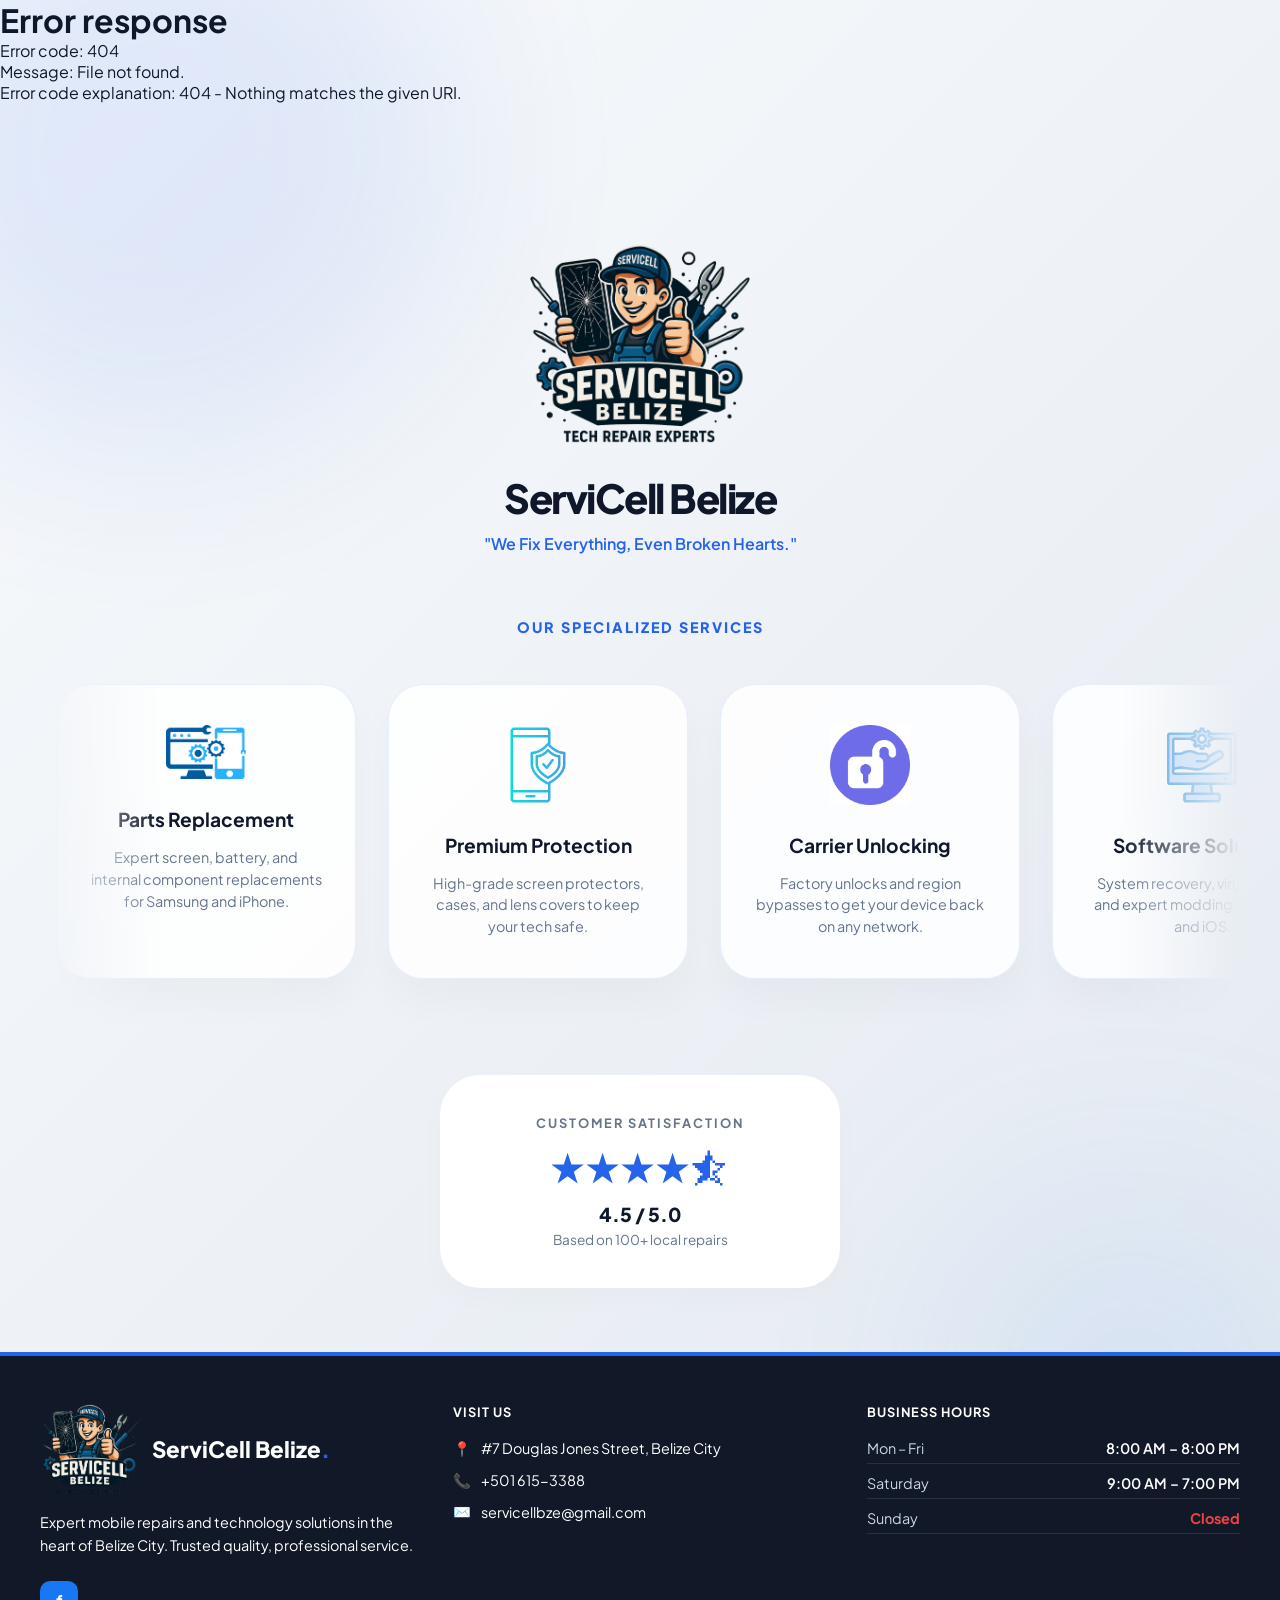
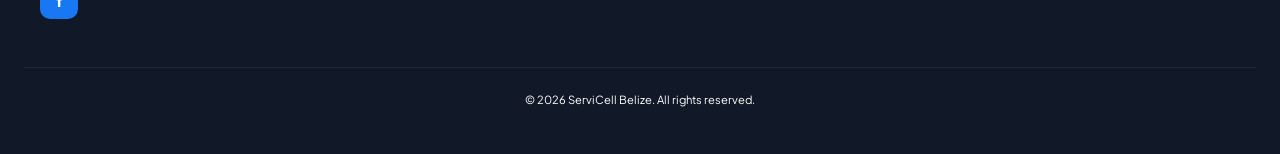
==== index.html @ b741da07 "New 'Tracking' Feature, Theme Overhaul" ====
<!DOCTYPE html>
<html lang="en">

<head>
    <meta charset="UTF-8">
    <meta name="viewport" content="width=device-width, initial-scale=1.0">
    <title>ServiCell | Home</title>
    <link href="https://fonts.googleapis.com/css2?family=Plus+Jakarta+Sans:wght@400;600;700;800&display=swap" rel="stylesheet">
    <link rel="icon" href="favicon.png" type="image/png">
    <link rel="stylesheet" href="css/nav.css">

    <style>
        :root {
            --primary: #2563eb;
            --accent: #3b82f6;
            --bg-gradient: linear-gradient(135deg, #f8fafc 0%, #e2e8f0 100%);
            --glass: rgba(255, 255, 255, 0.85);
            --glass-border: rgba(37, 99, 235, 0.1);
            --text-main: #0f172a;
            --text-dim: #64748b;
        }

        * {
            box-sizing: border-box;
            margin: 0;
            padding: 0;
        }

        body {
            font-family: 'Plus Jakarta Sans', sans-serif;
            background: var(--bg-gradient);
            color: var(--text-main);
            min-height: 100vh;
            overflow-x: hidden;
        }

        /* Animated Background Blobs */
        .bg-blobs {
            position: fixed;
            top: 0;
            left: 0;
            width: 100%;
            height: 100%;
            z-index: -1;
            overflow: hidden;
        }

        .blob {
            position: absolute;
            background: var(--primary);
            filter: blur(100px);
            border-radius: 50%;
            opacity: 0.1;
            animation: move 25s infinite alternate ease-in-out;
        }

        @keyframes move {
            from { transform: translate(-10%, -10%); }
            to { transform: translate(30%, 30%); }
        }

        /* Hero Styling */
        .hero {
            padding-top: 140px;
            text-align: center;
        }

        .hero h1 {
            font-size: 2.5rem;
            font-weight: 800;
            letter-spacing: -1.5px;
            margin-bottom: 0.5rem;
        }

        .hero i {
            color: var(--primary);
            font-style: normal;
            font-weight: 600;
            display: block;
            margin-top: 10px;
        }

        /* Services Section */
        section {
            padding: 4rem 1rem;
            max-width: 1200px;
            margin: 0 auto;
            overflow: hidden;
        }

        .section-title {
            text-align: center;
            margin-bottom: 3rem;
            font-weight: 800;
            text-transform: uppercase;
            letter-spacing: 2px;
            font-size: 0.9rem;
            color: var(--primary);
        }

        /* Optimized Carousel */
        .carousel-container {
            display: flex;
            width: fit-content;
            animation: scroll 30s linear infinite;
        }

        .carousel-container:hover {
            animation-play-state: paused;
        }

        #carousel {
            overflow: hidden;
            mask-image: linear-gradient(to right, transparent, black 10%, black 90%, transparent);
            -webkit-mask-image: linear-gradient(to right, transparent, black 10%, black 90%, transparent);
        }

        @keyframes scroll {
            0% { transform: translateX(0); }
            100% { transform: translateX(-50%); }
        }

        .card {
            flex: 0 0 300px;
            background: var(--glass);
            backdrop-filter: blur(10px);
            -webkit-backdrop-filter: blur(10px);
            padding: 2.5rem 2rem;
            margin-right: 2rem;
            border-radius: 35px;
            border: 1px solid var(--glass-border);
            text-align: center;
            transition: 0.4s cubic-bezier(0.175, 0.885, 0.32, 1.275);
            box-shadow: 0 20px 40px rgba(0, 0, 0, 0.03);
        }

        .card:hover {
            transform: translateY(-10px) scale(1.02);
            border-color: var(--primary);
            box-shadow: 0 30px 60px rgba(37, 99, 235, 0.1);
        }

        .card-image { width: 80px; margin-bottom: 1.5rem; }
        .card h3 { font-size: 1.2rem; margin-bottom: 1rem; }
        .card p { font-size: 0.9rem; color: var(--text-dim); line-height: 1.5; }

        /* Rating Section */
        .rating-box {
            background: white;
            margin: 2rem auto;
            max-width: 400px;
            padding: 2.5rem;
            border-radius: 40px;
            box-shadow: 0 10px 30px rgba(0, 0, 0, 0.02);
            text-align: center;
        }

        /* Footer Optimization */
        footer {
            background: #111827;
            padding: 3rem 1.5rem;
            color: #ffffff;
            border-top: 4px solid var(--primary);
            margin-top: 4rem;
        }

        .footer-grid {
            max-width: 1200px;
            margin: 0 auto;
            display: grid;
            grid-template-columns: repeat(auto-fit, minmax(280px, 1fr));
            gap: 2.5rem;
        }

        .footer-bottom {
            margin-top: 3rem;
            padding-top: 1.5rem;
            border-top: 1px solid rgba(255,255,255,0.05);
            font-size: 0.7rem;
            text-align: center;
        }

        .contact-item { margin-bottom: 0.8rem; display: flex; align-items: center; gap: 10px; font-size: 0.9rem; }
        .hour-row { display: flex; justify-content: space-between; margin-bottom: 0.6rem; border-bottom: 1px solid rgba(255,255,255,0.1); padding-bottom: 0.4rem; font-size: 0.9rem; color: #cbd5e1; }

        /* Animations */
        .fade-in-entry {
            opacity: 0;
            animation: fadeInPage 0.8s ease-out forwards;
        }

        @keyframes fadeInPage {
            from { opacity: 0; transform: translateY(15px); }
            to { opacity: 1; transform: translateY(0); }
        }

        @media (max-width: 768px) {
            .hero h1 { font-size: 2rem; }
            .footer-grid { text-align: center; }
            .contact-item, .brand-wrapper { justify-content: center; }
            .carousel-container { animation: scroll 20s linear infinite; }
        }
    </style>

    <script>
        async function loadNav() {
            try {
                const res = await fetch('components/nav.html');
                const data = await res.text();
                document.getElementById('nav-placeholder').innerHTML = data;
                
                const currentPath = window.location.pathname;
                document.querySelectorAll('.nav-btn').forEach(link => {
                    if (currentPath.includes(link.getAttribute('href'))) {
                        link.classList.add('active');
                    }
                });
            } catch (err) {
                console.error("Error loading navigation:", err);
            }
        }

        function toggleMenu() {
            const menu = document.getElementById('navLinks');
            const burger = document.querySelector('.hamburger');
            if (menu && burger) {
                menu.classList.toggle('active');
                burger.classList.toggle('active');
            }
        }

        document.addEventListener('DOMContentLoaded', () => {
            loadNav();
            // Duplicate cards for infinite loop
            const container = document.querySelector('.carousel-container');
            container.innerHTML += container.innerHTML;
        });
    </script>
</head>

<body class="fade-in-entry">
    <div class="bg-blobs">
        <div class="blob" style="width: 600px; height: 600px; top: -150px; left: -150px;"></div>
        <div class="blob" style="width: 400px; height: 400px; bottom: 10%; right: -50px; background: #60a5fa;"></div>
    </div>

    <div id="nav-placeholder"></div>

    <div class="hero">
        <img src="logo.png" alt="ServiCell Logo" style="width: 220px; margin-bottom: 1.5rem;">
        <h1>ServiCell Belize</h1>
        <i>"We Fix Everything, Even Broken Hearts."</i>
    </div>

    <section id="carousel">
        <h2 class="section-title">Our Specialized Services</h2>
        <div class="carousel-container">
            <div class="card">
                <img src="device-repair.png" alt="Phone Repair" class="card-image">
                <h3>Parts Replacement</h3>
                <p>Expert screen, battery, and internal component replacements for Samsung and iPhone.</p>
            </div>
            <div class="card">
                <img src="accessory.png" alt="Accessory" class="card-image">
                <h3>Premium Protection</h3>
                <p>High-grade screen protectors, cases, and lens covers to keep your tech safe.</p>
            </div>
            <div class="card">
                <img src="device-unlocking.png" alt="Device Unlocking" class="card-image">
                <h3>Carrier Unlocking</h3>
                <p>Factory unlocks and region bypasses to get your device back on any network.</p>
            </div>
            <div class="card">
                <img src="software-support.png" alt="Software Support" class="card-image">
                <h3>Software Solutions</h3>
                <p>System recovery, virus removal, and expert modding for Android and iOS.</p>
            </div>
        </div>
    </section>

    <div class="rating-box">
        <h2 style="font-size: 0.8rem; letter-spacing: 2px; color: var(--text-dim); text-transform: uppercase;">Customer Satisfaction</h2>
        <p style="font-size: 2.5rem; color: var(--primary); margin: 10px 0;">★★★★⯪</p>
        <p style="font-weight: 800; font-size: 1.2rem;">4.5 / 5.0</p>
        <p style="color: var(--text-dim); font-size: 0.85rem; margin-top: 5px;">Based on 100+ local repairs</p>
    </div>

    <footer>
        <div class="footer-grid">
            <div>
                <div class="brand-wrapper" style="display: flex; align-items: center; gap: 12px; margin-bottom: 1rem;">
                    <img src="logo.png" alt="ServiCell Logo" style="width: 100px; height: auto;">
                    <h3 style="color: white; font-size: 1.4rem; font-weight: 800; margin: 0;">ServiCell Belize<span style="color: var(--primary);">.</span></h3>
                </div>
                <p style="line-height: 1.6; font-size: 0.9rem; margin-bottom: 1.5rem;">
                    Expert mobile repairs and technology solutions in the heart of Belize City. Trusted quality, professional service.
                </p>
                <div class="social-links" style="display: flex; gap: 15px;">
                    <a href="https://www.google.com/url?sa=t&rct=j&q=&esrc=s&source=web&cd=&cad=rja&uact=8&ved=2ahUKEwi36tPko9OTAxXyRTABHct7DkYQ9zB6BAgzEAM&url=https%3A%2F%2Fwww.facebook.com%2Fp%2FServiCell-Belize-100064104937587%2F&usg=AOvVaw388yu94E2jtWFun1sjkQa9&opi=89978449" style="background: #1877f2; color: white; width: 38px; height: 38px; border-radius: 10px; display: flex; align-items: center; justify-content: center; font-weight: 900; transition: 0.3s; text-decoration: none;">f</a>
                </div>
            </div>

            <div>
                <h4 style="color: white; font-weight: 700; margin-bottom: 1.2rem; text-transform: uppercase; font-size: 0.8rem; letter-spacing: 1px;">Visit Us</h4>
                <p class="contact-item"><span style="color: var(--primary);">📍</span> #7 Douglas Jones Street, Belize City</p>
                <p class="contact-item"><span style="color: var(--primary);">📞</span> +501 615-3388</p>
                <p class="contact-item"><span style="color: var(--primary);">✉️</span> servicellbze@gmail.com</p>
            </div>

            <div>
                <h4 style="color: white; font-weight: 700; margin-bottom: 1.2rem; text-transform: uppercase; font-size: 0.8rem; letter-spacing: 1px;">Business Hours</h4>
                <div class="hour-row"><span>Mon – Fri</span><span style="color: white; font-weight: 600;">8:00 AM – 8:00 PM</span></div>
                <div class="hour-row"><span>Saturday</span><span style="color: white; font-weight: 600;">9:00 AM – 7:00 PM</span></div>
                <div class="hour-row"><span>Sunday</span><span style="color: #ef4444; font-weight: 700;">Closed</span></div>
            </div>
        </div>
        <div class="footer-bottom">
            <p>© 2026 ServiCell Belize. All rights reserved.</p>
        </div>
    </footer>
</body>
</html>
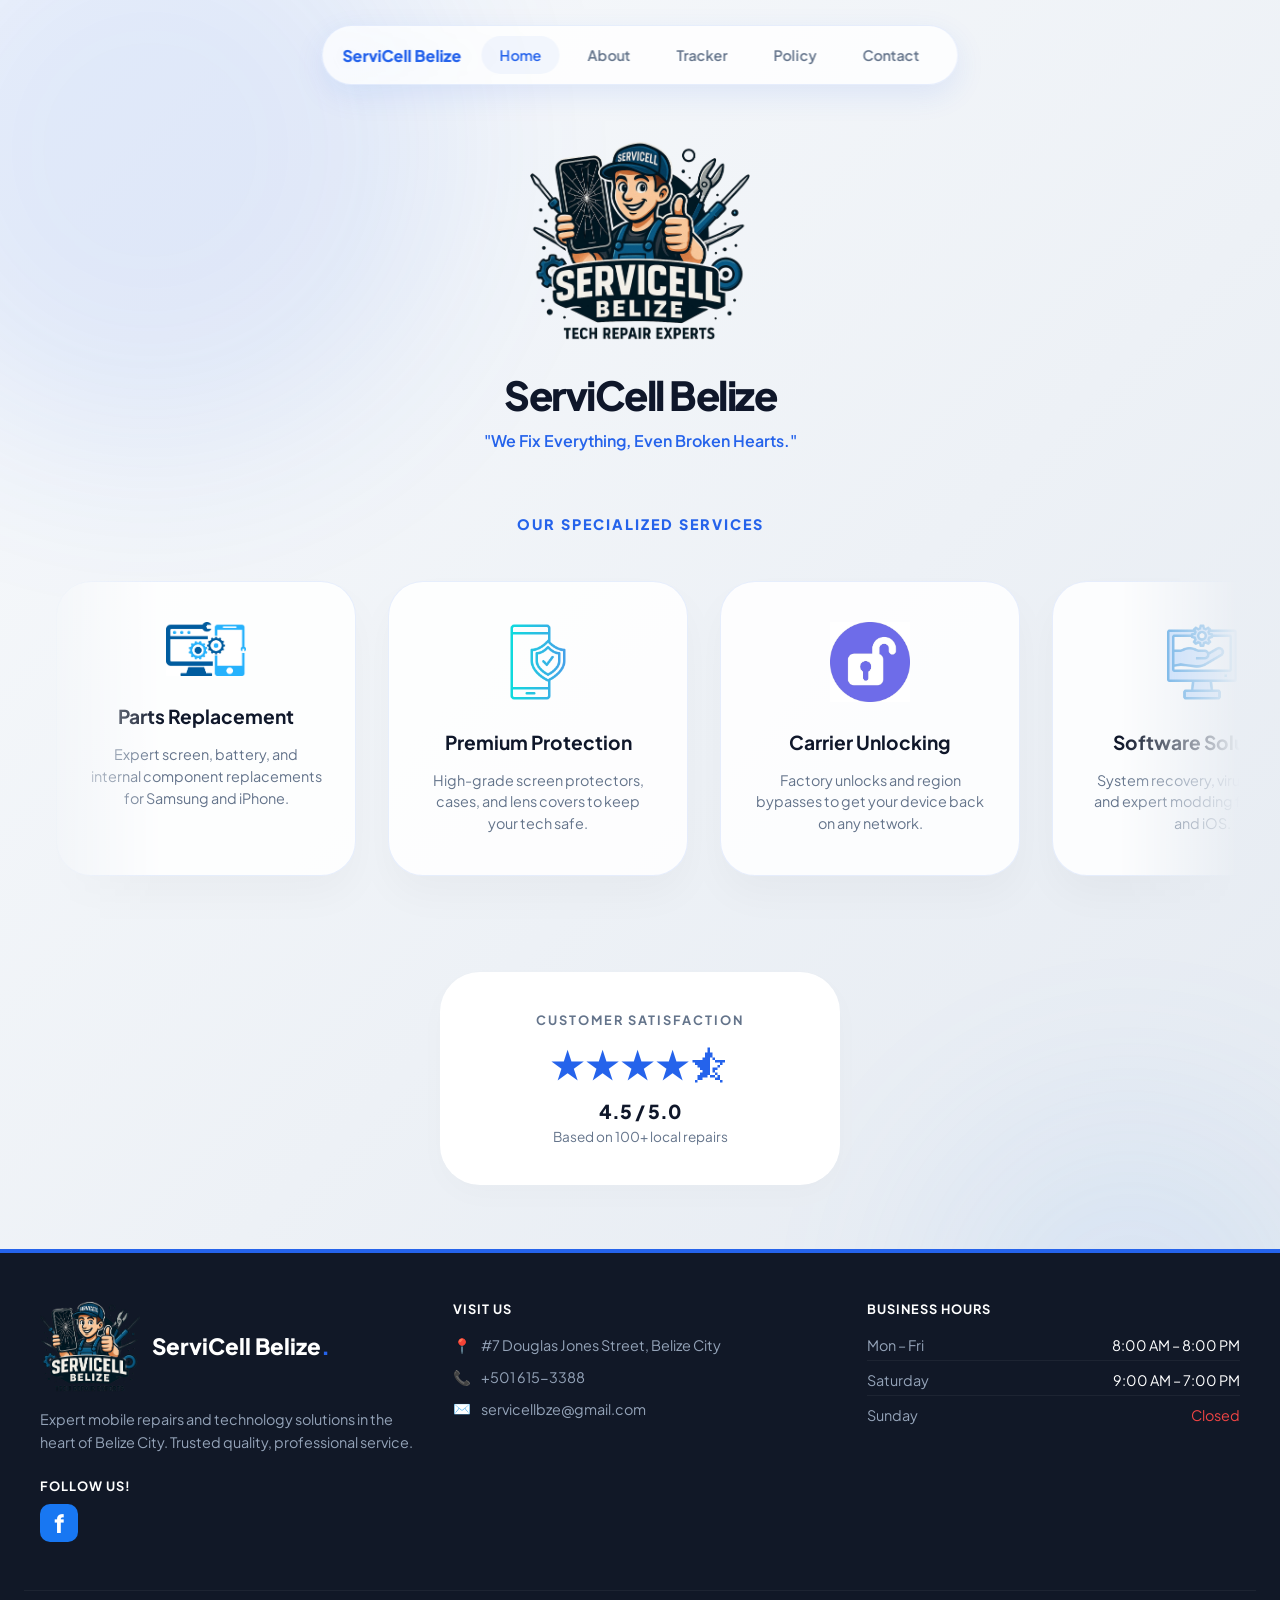
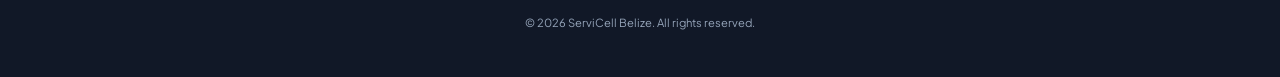
==== commit ba6af302: "More QOL Changes" ====
--- a/index.html
+++ b/index.html
@@ -5,7 +5,8 @@
     <meta charset="UTF-8">
     <meta name="viewport" content="width=device-width, initial-scale=1.0">
     <title>ServiCell | Home</title>
-    <link href="https://fonts.googleapis.com/css2?family=Plus+Jakarta+Sans:wght@400;600;700;800&display=swap" rel="stylesheet">
+    <link href="https://fonts.googleapis.com/css2?family=Plus+Jakarta+Sans:wght@400;600;700;800&display=swap"
+        rel="stylesheet">
     <link rel="icon" href="favicon.png" type="image/png">
     <link rel="stylesheet" href="css/nav.css">
 
@@ -55,8 +56,13 @@
         }
 
         @keyframes move {
-            from { transform: translate(-10%, -10%); }
-            to { transform: translate(30%, 30%); }
+            from {
+                transform: translate(-10%, -10%);
+            }
+
+            to {
+                transform: translate(30%, 30%);
+            }
         }
 
         /* Hero Styling */
@@ -116,8 +122,13 @@
         }
 
         @keyframes scroll {
-            0% { transform: translateX(0); }
-            100% { transform: translateX(-50%); }
+            0% {
+                transform: translateX(0);
+            }
+
+            100% {
+                transform: translateX(-50%);
+            }
         }
 
         .card {
@@ -140,9 +151,21 @@
             box-shadow: 0 30px 60px rgba(37, 99, 235, 0.1);
         }
 
-        .card-image { width: 80px; margin-bottom: 1.5rem; }
-        .card h3 { font-size: 1.2rem; margin-bottom: 1rem; }
-        .card p { font-size: 0.9rem; color: var(--text-dim); line-height: 1.5; }
+        .card-image {
+            width: 80px;
+            margin-bottom: 1.5rem;
+        }
+
+        .card h3 {
+            font-size: 1.2rem;
+            margin-bottom: 1rem;
+        }
+
+        .card p {
+            font-size: 0.9rem;
+            color: var(--text-dim);
+            line-height: 1.5;
+        }
 
         /* Rating Section */
         .rating-box {
@@ -175,13 +198,28 @@
         .footer-bottom {
             margin-top: 3rem;
             padding-top: 1.5rem;
-            border-top: 1px solid rgba(255,255,255,0.05);
+            border-top: 1px solid rgba(255, 255, 255, 0.05);
             font-size: 0.7rem;
             text-align: center;
         }
 
-        .contact-item { margin-bottom: 0.8rem; display: flex; align-items: center; gap: 10px; font-size: 0.9rem; }
-        .hour-row { display: flex; justify-content: space-between; margin-bottom: 0.6rem; border-bottom: 1px solid rgba(255,255,255,0.1); padding-bottom: 0.4rem; font-size: 0.9rem; color: #cbd5e1; }
+        .contact-item {
+            margin-bottom: 0.8rem;
+            display: flex;
+            align-items: center;
+            gap: 10px;
+            font-size: 0.9rem;
+        }
+
+        .hour-row {
+            display: flex;
+            justify-content: space-between;
+            margin-bottom: 0.6rem;
+            border-bottom: 1px solid rgba(255, 255, 255, 0.1);
+            padding-bottom: 0.4rem;
+            font-size: 0.9rem;
+            color: #cbd5e1;
+        }
 
         /* Animations */
         .fade-in-entry {
@@ -190,15 +228,34 @@
         }
 
         @keyframes fadeInPage {
-            from { opacity: 0; transform: translateY(15px); }
-            to { opacity: 1; transform: translateY(0); }
+            from {
+                opacity: 0;
+                transform: translateY(15px);
+            }
+
+            to {
+                opacity: 1;
+                transform: translateY(0);
+            }
         }
 
         @media (max-width: 768px) {
-            .hero h1 { font-size: 2rem; }
-            .footer-grid { text-align: center; }
-            .contact-item, .brand-wrapper { justify-content: center; }
-            .carousel-container { animation: scroll 20s linear infinite; }
+            .hero h1 {
+                font-size: 2rem;
+            }
+
+            .footer-grid {
+                text-align: center;
+            }
+
+            .contact-item,
+            .brand-wrapper {
+                justify-content: center;
+            }
+
+            .carousel-container {
+                animation: scroll 20s linear infinite;
+            }
         }
     </style>
 
@@ -208,7 +265,7 @@
                 const res = await fetch('components/nav.html');
                 const data = await res.text();
                 document.getElementById('nav-placeholder').innerHTML = data;
-                
+
                 const currentPath = window.location.pathname;
                 document.querySelectorAll('.nav-btn').forEach(link => {
                     if (currentPath.includes(link.getAttribute('href'))) {
@@ -279,44 +336,108 @@
     </section>
 
     <div class="rating-box">
-        <h2 style="font-size: 0.8rem; letter-spacing: 2px; color: var(--text-dim); text-transform: uppercase;">Customer Satisfaction</h2>
+        <h2 style="font-size: 0.8rem; letter-spacing: 2px; color: var(--text-dim); text-transform: uppercase;">Customer
+            Satisfaction</h2>
         <p style="font-size: 2.5rem; color: var(--primary); margin: 10px 0;">★★★★⯪</p>
         <p style="font-weight: 800; font-size: 1.2rem;">4.5 / 5.0</p>
         <p style="color: var(--text-dim); font-size: 0.85rem; margin-top: 5px;">Based on 100+ local repairs</p>
     </div>
 
-    <footer>
+    <footer style="background: #111827; padding: 3rem 1.5rem; color: #94a3b8; border-top: 4px solid var(--primary);">
+        <style>
+            .footer-grid {
+                max-width: 1200px;
+                margin: 0 auto;
+                display: grid;
+                grid-template-columns: repeat(auto-fit, minmax(280px, 1fr));
+                gap: 2.5rem;
+            }
+
+            @media (max-width: 600px) {
+                .footer-grid {
+                    grid-template-columns: 1fr;
+                    text-align: center;
+                }
+
+                .brand-wrapper,
+                .contact-item {
+                    justify-content: center !important;
+                }
+
+                .social-links {
+                    justify-content: center;
+                }
+            }
+        </style>
+
         <div class="footer-grid">
             <div>
                 <div class="brand-wrapper" style="display: flex; align-items: center; gap: 12px; margin-bottom: 1rem;">
                     <img src="logo.png" alt="ServiCell Logo" style="width: 100px; height: auto;">
-                    <h3 style="color: white; font-size: 1.4rem; font-weight: 800; margin: 0;">ServiCell Belize<span style="color: var(--primary);">.</span></h3>
+                    <h3 style="color: white; font-size: 1.4rem; font-weight: 800; margin: 0;">ServiCell Belize<span
+                            style="color: var(--primary);">.</span></h3>
                 </div>
                 <p style="line-height: 1.6; font-size: 0.9rem; margin-bottom: 1.5rem;">
-                    Expert mobile repairs and technology solutions in the heart of Belize City. Trusted quality, professional service.
+                    Expert mobile repairs and technology solutions in the heart of Belize City. Trusted quality,
+                    professional service.
                 </p>
-                <div class="social-links" style="display: flex; gap: 15px;">
-                    <a href="https://www.google.com/url?sa=t&rct=j&q=&esrc=s&source=web&cd=&cad=rja&uact=8&ved=2ahUKEwi36tPko9OTAxXyRTABHct7DkYQ9zB6BAgzEAM&url=https%3A%2F%2Fwww.facebook.com%2Fp%2FServiCell-Belize-100064104937587%2F&usg=AOvVaw388yu94E2jtWFun1sjkQa9&opi=89978449" style="background: #1877f2; color: white; width: 38px; height: 38px; border-radius: 10px; display: flex; align-items: center; justify-content: center; font-weight: 900; transition: 0.3s; text-decoration: none;">f</a>
+
+                <div class="social-container" style="display: flex; flex-direction: column; gap: 10px;">
+                    <span
+                        style="color: white; font-size: 0.8rem; font-weight: 700; text-transform: uppercase; letter-spacing: 1px;">Follow
+                        Us!</span>
+                    <div class="social-links" style="display: flex; gap: 15px;">
+                        <a href="https://www.facebook.com/ServiCell-Belize-100064104937587/" target="_blank"
+                            style="background: #1877f2; color: white; font-size: 25px; width: 38px; height: 38px; border-radius: 10px; display: flex; align-items: center; justify-content: center; text-decoration: none; font-weight: 900; transition: 0.3s;"
+                            onmouseover="this.style.transform='scale(1.1)'"
+                            onmouseout="this.style.transform='scale(1)'">f</a>
+                    </div>
                 </div>
             </div>
 
             <div>
-                <h4 style="color: white; font-weight: 700; margin-bottom: 1.2rem; text-transform: uppercase; font-size: 0.8rem; letter-spacing: 1px;">Visit Us</h4>
-                <p class="contact-item"><span style="color: var(--primary);">📍</span> #7 Douglas Jones Street, Belize City</p>
-                <p class="contact-item"><span style="color: var(--primary);">📞</span> +501 615-3388</p>
-                <p class="contact-item"><span style="color: var(--primary);">✉️</span> servicellbze@gmail.com</p>
+                <h4
+                    style="color: white; font-weight: 700; margin-bottom: 1.2rem; text-transform: uppercase; font-size: 0.8rem; letter-spacing: 1px;">
+                    Visit Us</h4>
+                <p class="contact-item"
+                    style="margin-bottom: 0.8rem; display: flex; align-items: center; gap: 10px; font-size: 0.9rem;">
+                    <span style="color: var(--primary);">📍</span> #7 Douglas Jones Street, Belize City
+                </p>
+                <p class="contact-item"
+                    style="margin-bottom: 0.8rem; display: flex; align-items: center; gap: 10px; font-size: 0.9rem;">
+                    <span style="color: var(--primary);">📞</span> +501 615-3388
+                </p>
+                <p class="contact-item" style="display: flex; align-items: center; gap: 10px; font-size: 0.9rem;">
+                    <span style="color: var(--primary);">✉️</span> servicellbze@gmail.com
+                </p>
             </div>
 
             <div>
-                <h4 style="color: white; font-weight: 700; margin-bottom: 1.2rem; text-transform: uppercase; font-size: 0.8rem; letter-spacing: 1px;">Business Hours</h4>
-                <div class="hour-row"><span>Mon – Fri</span><span style="color: white; font-weight: 600;">8:00 AM – 8:00 PM</span></div>
-                <div class="hour-row"><span>Saturday</span><span style="color: white; font-weight: 600;">9:00 AM – 7:00 PM</span></div>
-                <div class="hour-row"><span>Sunday</span><span style="color: #ef4444; font-weight: 700;">Closed</span></div>
+                <h4
+                    style="color: white; font-weight: 700; margin-bottom: 1.2rem; text-transform: uppercase; font-size: 0.8rem; letter-spacing: 1px;">
+                    Business Hours</h4>
+                <div
+                    style="display: flex; justify-content: space-between; margin-bottom: 0.6rem; border-bottom: 1px solid rgba(255,255,255,0.05); padding-bottom: 0.4rem; font-size: 0.9rem;">
+                    <span>Mon – Fri</span>
+                    <span style="color: white;">8:00 AM – 8:00 PM</span>
+                </div>
+                <div
+                    style="display: flex; justify-content: space-between; margin-bottom: 0.6rem; border-bottom: 1px solid rgba(255,255,255,0.05); padding-bottom: 0.4rem; font-size: 0.9rem;">
+                    <span>Saturday</span>
+                    <span style="color: white;">9:00 AM – 7:00 PM</span>
+                </div>
+                <div style="display: flex; justify-content: space-between; font-size: 0.9rem;">
+                    <span>Sunday</span>
+                    <span style="color: #ef4444;">Closed</span>
+                </div>
             </div>
         </div>
-        <div class="footer-bottom">
+
+        <div
+            style="margin-top: 3rem; padding-top: 1.5rem; border-top: 1px solid rgba(255,255,255,0.05); font-size: 0.7rem; text-align: center;">
             <p>© 2026 ServiCell Belize. All rights reserved.</p>
         </div>
     </footer>
 </body>
+
 </html>
--- a/css/nav.css
+++ b/css/nav.css
@@ -0,0 +1,195 @@
+/* =========================
+    NAVBAR BASE
+    ========================= */
+
+nav {
+     position: fixed;
+     top: 25px;
+     left: 50%;
+     transform: translateX(-50%);
+     background: rgba(255, 255, 255, 0.8);
+     backdrop-filter: blur(15px);
+     -webkit-backdrop-filter: blur(15px);
+     padding: 10px 20px;
+     border-radius: 100px;
+     border: 1px solid var(--glass-border);
+     z-index: 1000;
+     width: fit-content;
+     max-width: 95%;
+     box-shadow: 0 10px 30px rgba(37, 99, 235, 0.1);
+}
+
+.nav-wrapper {
+     display: flex;
+     align-items: center;
+     justify-content: space-between;
+     gap: 20px;
+}
+
+.logo-text {
+     font-weight: 800;
+     color: var(--primary);
+     font-size: 1rem;
+     white-space: nowrap;
+}
+
+/* =========================
+    NAV LINKS (DESKTOP)
+    ========================= */
+
+.nav-links {
+     display: flex;
+     gap: 10px;
+}
+
+.nav-btn {
+     text-decoration: none;
+     color: var(--text-dim);
+     font-weight: 600;
+     padding: 10px 18px;
+     border-radius: 50px;
+     transition: 0.3s ease;
+     font-size: 0.9rem;
+     display: inline-block;
+}
+
+.nav-btn:hover,
+.nav-btn.active {
+     color: var(--primary);
+     background: rgba(37, 99, 235, 0.05);
+}
+
+/* =========================
+    HAMBURGER ICON
+    ========================= */
+
+.hamburger {
+     display: none;
+     flex-direction: column;
+     gap: 5px;
+     cursor: pointer;
+     padding: 8px;
+}
+
+.hamburger span {
+     width: 24px;
+     height: 2.5px;
+     background: var(--text-main);
+     border-radius: 2px;
+     transition: 0.3s ease;
+}
+
+.hamburger.active span:nth-child(1) {
+     transform: rotate(45deg) translateY(8px);
+}
+
+.hamburger.active span:nth-child(2) {
+     opacity: 0;
+}
+
+.hamburger.active span:nth-child(3) {
+     transform: rotate(-45deg) translateY(-8px);
+}
+
+/* =========================
+    MOBILE STYLES (768px and below)
+    ========================= */
+
+@media (max-width: 768px) {
+     nav {
+          width: 90%;
+          padding: 12px 15px;
+          top: 12px;
+     }
+
+     .logo-text {
+          font-size: 1rem;
+     }
+
+     .hamburger {
+          display: flex;
+     }
+
+     .nav-links {
+          position: fixed;
+          top: 60px;
+          left: 50%;
+          transform: translateX(-50%) scaleY(0);
+          transform-origin: top;
+          width: 90%;
+          max-width: 400px;
+          flex-direction: column;
+          background: rgba(255, 255, 255, 0.95);
+          backdrop-filter: blur(20px);
+          border-radius: 16px;
+          padding: 12px 0;
+          border: 1px solid var(--glass-border);
+          box-shadow: 0 20px 40px rgba(0, 0, 0, 0.15);
+          opacity: 0;
+          pointer-events: none;
+          transition: opacity 0.3s ease, transform 0.3s ease;
+          z-index: 999;
+     }
+
+     .nav-links.active {
+          opacity: 1;
+          transform: translateX(-50%) scaleY(1);
+          pointer-events: auto;
+     }
+
+     .nav-btn {
+          width: 100%;
+          text-align: center;
+          padding: 14px 16px;
+          border-radius: 0;
+          font-size: 0.9rem;
+          border-bottom: 1px solid rgba(37, 99, 235, 0.05);
+     }
+
+     .nav-btn:last-child {
+          border-bottom: none;
+     }
+}
+
+/* =========================
+    SMALL MOBILE (480px and below)
+    ========================= */
+
+@media (max-width: 480px) {
+     nav {
+          width: 92%;
+          padding: 10px 12px;
+          top: 10px;
+     }
+
+     .logo-text {
+          font-size: 0.9rem;
+     }
+
+     .hamburger span {
+          width: 20px;
+          height: 2px;
+     }
+
+     .nav-links {
+          width: 94%;
+          max-width: none;
+          top: 55px;
+     }
+
+     .nav-btn {
+          padding: 12px 14px;
+          font-size: 0.85rem;
+     }
+}
+
+/* =========================
+    CSS VARIABLES
+    ========================= */
+
+:root {
+     --primary: #2563eb;
+     --glass-border: rgba(37, 99, 235, 0.1);
+     --text-main: #0f172a;
+     --text-dim: #64748b;
+}
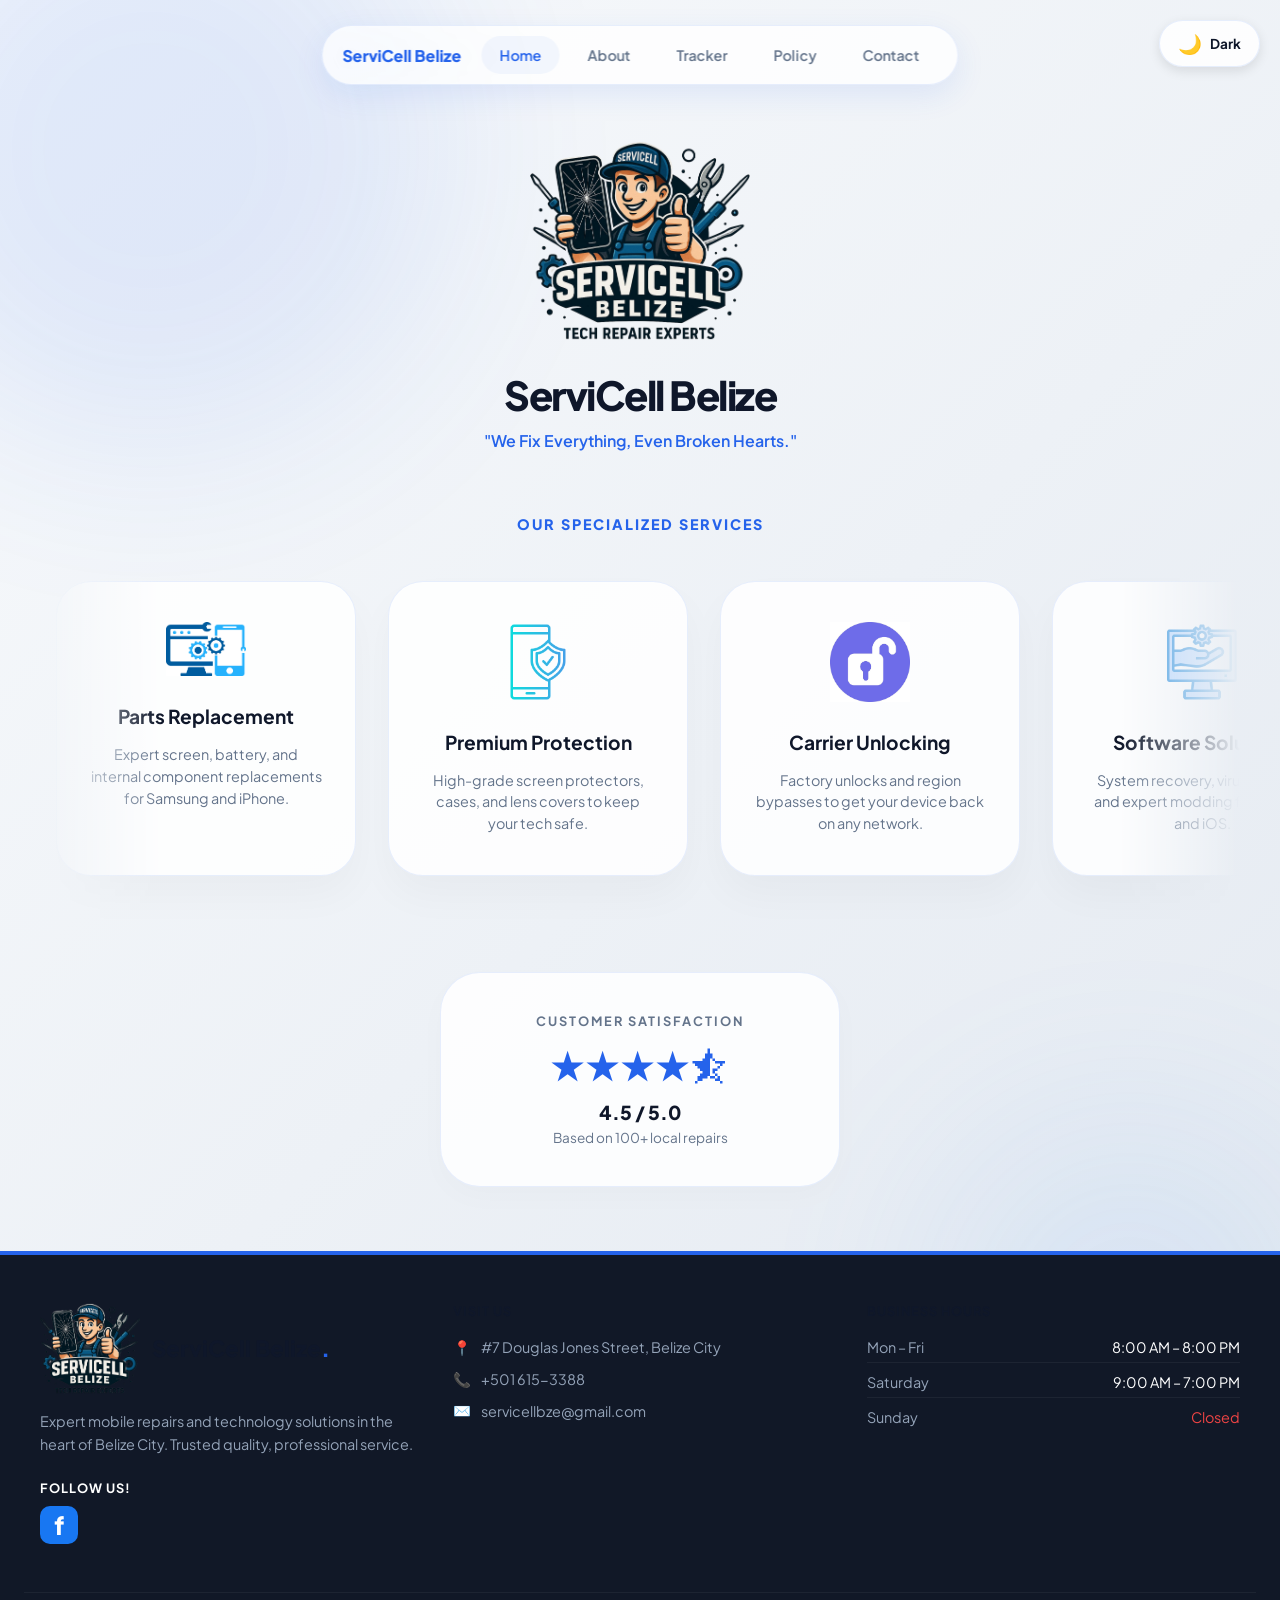
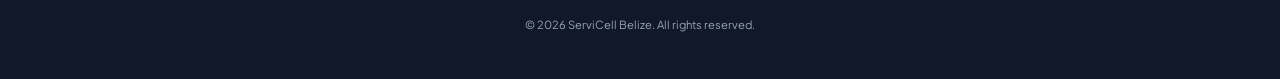
==== commit b0dd0f30: "Add files via upload" ====
--- a/index.html
+++ b/index.html
@@ -9,18 +9,9 @@
         rel="stylesheet">
     <link rel="icon" href="favicon.png" type="image/png">
     <link rel="stylesheet" href="css/nav.css">
+    <link rel="stylesheet" href="css/dark-mode.css">
 
     <style>
-        :root {
-            --primary: #2563eb;
-            --accent: #3b82f6;
-            --bg-gradient: linear-gradient(135deg, #f8fafc 0%, #e2e8f0 100%);
-            --glass: rgba(255, 255, 255, 0.85);
-            --glass-border: rgba(37, 99, 235, 0.1);
-            --text-main: #0f172a;
-            --text-dim: #64748b;
-        }
-
         * {
             box-sizing: border-box;
             margin: 0;
@@ -33,6 +24,7 @@
             color: var(--text-main);
             min-height: 100vh;
             overflow-x: hidden;
+            transition: background 0.3s ease, color 0.3s ease;
         }
 
         /* Animated Background Blobs */
@@ -133,7 +125,7 @@
 
         .card {
             flex: 0 0 300px;
-            background: var(--glass);
+            background: var(--card-bg);
             backdrop-filter: blur(10px);
             -webkit-backdrop-filter: blur(10px);
             padding: 2.5rem 2rem;
@@ -145,6 +137,10 @@
             box-shadow: 0 20px 40px rgba(0, 0, 0, 0.03);
         }
 
+        [data-theme="dark"] .card {
+            box-shadow: 0 20px 40px rgba(0, 0, 0, 0.3);
+        }
+
         .card:hover {
             transform: translateY(-10px) scale(1.02);
             border-color: var(--primary);
@@ -169,22 +165,37 @@
 
         /* Rating Section */
         .rating-box {
-            background: white;
+            background: var(--card-bg);
             margin: 2rem auto;
             max-width: 400px;
             padding: 2.5rem;
             border-radius: 40px;
             box-shadow: 0 10px 30px rgba(0, 0, 0, 0.02);
             text-align: center;
+            border: 1px solid var(--glass-border);
+            transition: background 0.3s ease, border-color 0.3s ease;
+        }
+
+        [data-theme="dark"] .rating-box {
+            box-shadow: 0 10px 30px rgba(0, 0, 0, 0.4);
         }
 
         /* Footer Optimization */
         footer {
-            background: #111827;
+            background: var(--footer-bg);
             padding: 3rem 1.5rem;
-            color: #ffffff;
+            color: var(--footer-text);
             border-top: 4px solid var(--primary);
             margin-top: 4rem;
+            transition: background 0.3s ease, color 0.3s ease;
+        }
+
+        footer h3, footer h4 {
+            color: var(--text-main) !important;
+        }
+
+        footer .hour-row span:last-child {
+            color: var(--text-main) !important;
         }
 
         .footer-grid {
@@ -438,6 +449,8 @@
             <p>© 2026 ServiCell Belize. All rights reserved.</p>
         </div>
     </footer>
+
+    <script src="css/dark-mode.js"></script>
 </body>
 
 </html>
--- a/css/dark-mode.css
+++ b/css/dark-mode.css
@@ -0,0 +1,250 @@
+/* ============================================
+   SERVICELL UNIVERSAL DARK MODE
+   ============================================ */
+
+:root {
+    --primary: #2563eb;
+    --accent: #3b82f6;
+    --bg-gradient: linear-gradient(135deg, #f8fafc 0%, #e2e8f0 100%);
+    --glass: rgba(255, 255, 255, 0.85);
+    --glass-border: rgba(37, 99, 235, 0.1);
+    --text-main: #0f172a;
+    --text-dim: #64748b;
+    --input-bg: #f1f5f9;
+    --card-bg: rgba(255, 255, 255, 0.85);
+    --footer-bg: #111827;
+    --footer-text: #94a3b8;
+    --nav-bg: rgba(255, 255, 255, 0.95);
+}
+
+[data-theme="dark"] {
+    --primary: #3b82f6;
+    --accent: #60a5fa;
+    --bg-gradient: linear-gradient(135deg, #0f172a 0%, #1e293b 100%);
+    --glass: rgba(15, 23, 42, 0.85);
+    --glass-border: rgba(59, 130, 246, 0.2);
+    --text-main: #f1f5f9;
+    --text-dim: #94a3b8;
+    --input-bg: #1e293b;
+    --card-bg: rgba(30, 41, 59, 0.85);
+    --footer-bg: #020617;
+    --footer-text: #cbd5e1;
+    --nav-bg: rgba(15, 23, 42, 0.95);
+}
+
+/* Dark Mode Toggle Button */
+.theme-toggle {
+    position: fixed;
+    top: 20px;
+    right: 20px;
+    z-index: 9999;
+    background: var(--card-bg);
+    border: 1px solid var(--glass-border);
+    border-radius: 50px;
+    padding: 10px 18px;
+    cursor: pointer;
+    display: flex;
+    align-items: center;
+    gap: 8px;
+    font-size: 0.85rem;
+    font-weight: 700;
+    color: var(--text-main);
+    backdrop-filter: blur(10px);
+    -webkit-backdrop-filter: blur(10px);
+    transition: all 0.3s ease;
+    box-shadow: 0 4px 12px rgba(0, 0, 0, 0.1);
+    font-family: 'Plus Jakarta Sans', sans-serif;
+}
+
+.theme-toggle:hover {
+    transform: translateY(-2px);
+    box-shadow: 0 6px 20px rgba(37, 99, 235, 0.3);
+    border-color: var(--primary);
+}
+
+.theme-toggle:active {
+    transform: translateY(0);
+}
+
+.theme-toggle-icon {
+    font-size: 1.2rem;
+    transition: transform 0.3s ease;
+    display: flex;
+    align-items: center;
+    justify-content: center;
+}
+
+.theme-toggle:hover .theme-toggle-icon {
+    transform: rotate(20deg) scale(1.1);
+}
+
+[data-theme="dark"] .theme-toggle {
+    box-shadow: 0 4px 12px rgba(0, 0, 0, 0.5);
+}
+
+[data-theme="dark"] .theme-toggle:hover {
+    box-shadow: 0 6px 20px rgba(59, 130, 246, 0.4);
+}
+
+/* Responsive Toggle */
+@media (max-width: 768px) {
+    .theme-toggle {
+        top: 80px;
+        right: 15px;
+        padding: 8px 14px;
+        font-size: 0.8rem;
+    }
+
+    .theme-toggle-icon {
+        font-size: 1rem;
+    }
+}
+
+@media (max-width: 480px) {
+    .theme-toggle {
+        top: 75px;
+        right: 10px;
+        padding: 8px 12px;
+        font-size: 0.75rem;
+        gap: 6px;
+    }
+
+    .theme-toggle-icon {
+        font-size: 1.1rem;
+    }
+
+    .theme-toggle span:not(.theme-toggle-icon) {
+        display: none;
+    }
+}
+
+/* Universal Dark Mode Styles */
+[data-theme="dark"] body {
+    background: var(--bg-gradient);
+    color: var(--text-main);
+}
+
+[data-theme="dark"] .card,
+[data-theme="dark"] .content-card,
+[data-theme="dark"] .glass-card,
+[data-theme="dark"] .policy-card,
+[data-theme="dark"] .form-card,
+[data-theme="dark"] .rating-box,
+[data-theme="dark"] section {
+    background: var(--card-bg);
+    border-color: var(--glass-border);
+}
+
+[data-theme="dark"] h1,
+[data-theme="dark"] h2,
+[data-theme="dark"] h3,
+[data-theme="dark"] h4,
+[data-theme="dark"] h5,
+[data-theme="dark"] h6 {
+    color: var(--text-main);
+}
+
+[data-theme="dark"] p,
+[data-theme="dark"] span,
+[data-theme="dark"] li {
+    color: var(--text-dim);
+}
+
+[data-theme="dark"] a {
+    color: var(--primary);
+}
+
+[data-theme="dark"] a:hover {
+    color: var(--accent);
+}
+
+[data-theme="dark"] input,
+[data-theme="dark"] textarea,
+[data-theme="dark"] select {
+    background: var(--input-bg);
+    color: var(--text-main);
+    border-color: var(--glass-border);
+}
+
+[data-theme="dark"] input::placeholder,
+[data-theme="dark"] textarea::placeholder {
+    color: #64748b;
+}
+
+[data-theme="dark"] button:not(.theme-toggle) {
+    background: var(--primary);
+    color: white;
+}
+
+[data-theme="dark"] footer {
+    background: var(--footer-bg);
+    color: var(--footer-text);
+}
+
+[data-theme="dark"] .logo-item,
+[data-theme="dark"] .contact-method,
+[data-theme="dark"] .work-label {
+    background: var(--card-bg);
+    border-color: var(--glass-border);
+}
+
+[data-theme="dark"] .pro-tip {
+    background: rgba(59, 130, 246, 0.1);
+    border-left-color: var(--primary);
+}
+
+[data-theme="dark"] .benefits-list li {
+    background: rgba(59, 130, 246, 0.05);
+    border-left-color: var(--primary);
+}
+
+[data-theme="dark"] .icon-box {
+    background: var(--primary);
+}
+
+[data-theme="dark"] .section-header {
+    border-bottom-color: var(--glass-border);
+}
+
+[data-theme="dark"] .policy-num {
+    background: var(--primary);
+}
+
+/* Navigation Dark Mode */
+[data-theme="dark"] nav {
+    background: var(--nav-bg);
+    border-color: var(--glass-border);
+}
+
+[data-theme="dark"] .nav-btn {
+    color: var(--text-main);
+}
+
+[data-theme="dark"] .nav-btn:hover,
+[data-theme="dark"] .nav-btn.active {
+    background: var(--primary);
+    color: white;
+}
+
+[data-theme="dark"] .hamburger span {
+    background: var(--text-main);
+}
+
+/* Smooth Transitions */
+body,
+nav,
+footer,
+.card,
+.glass-card,
+.policy-card,
+.form-card,
+.rating-box,
+input,
+textarea,
+select,
+button,
+a,
+h1, h2, h3, h4, h5, h6,
+p, span, li {
+    transition: background 0.3s ease, color 0.3s ease, border-color 0.3s ease;
+}
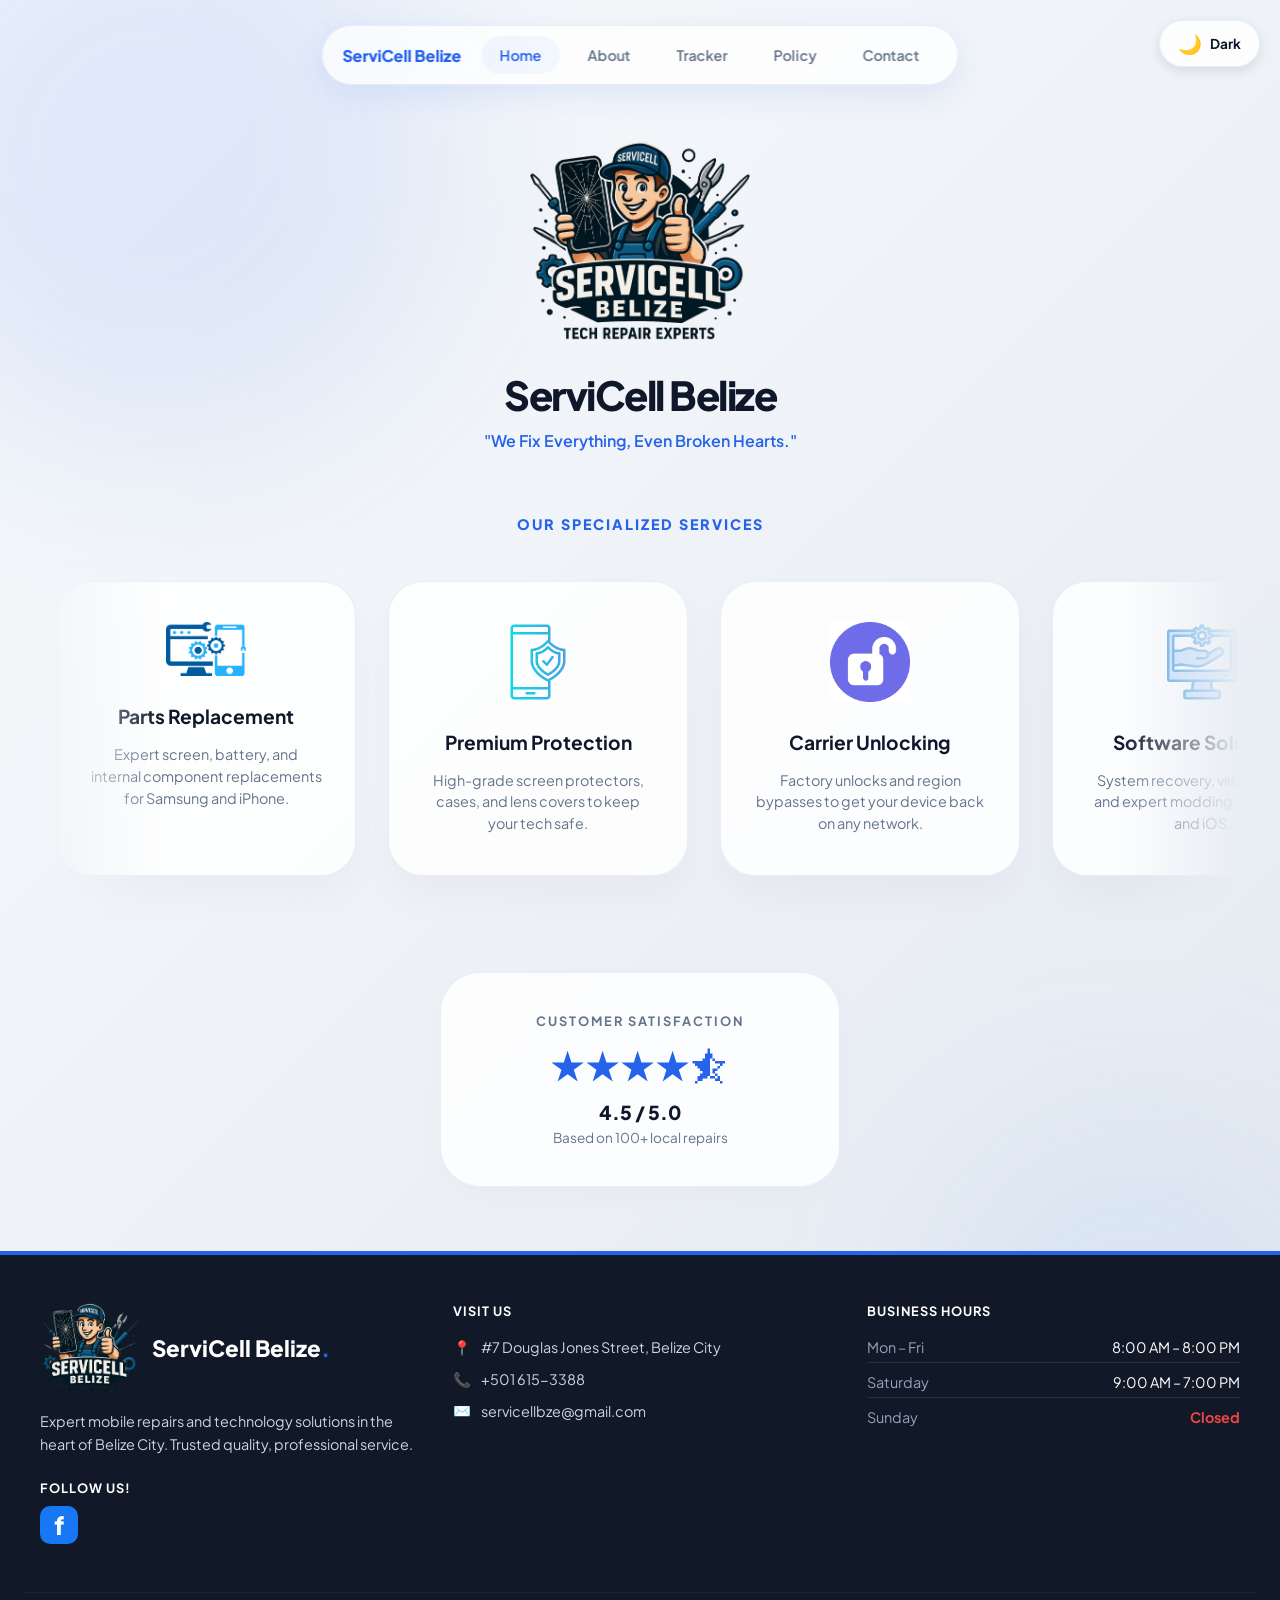
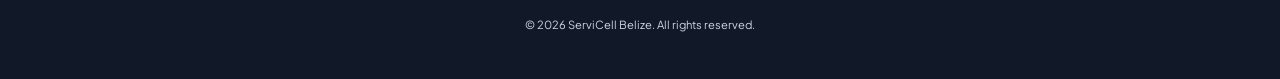
==== commit 6d6cf8cf: "Add files via upload" ====
--- a/index.html
+++ b/index.html
@@ -354,7 +354,7 @@
         <p style="color: var(--text-dim); font-size: 0.85rem; margin-top: 5px;">Based on 100+ local repairs</p>
     </div>
 
-    <footer style="background: #111827; padding: 3rem 1.5rem; color: #94a3b8; border-top: 4px solid var(--primary);">
+    <footer style="background: #111827; padding: 3rem 1.5rem; color: #cbd5e1; border-top: 4px solid var(--primary); transition: background 0.3s ease, color 0.3s ease;">
         <style>
             .footer-grid {
                 max-width: 1200px;
@@ -364,6 +364,26 @@
                 gap: 2.5rem;
             }
 
+            footer h3, footer h4 {
+                color: #ffffff !important;
+            }
+
+            footer p {
+                color: #cbd5e1 !important;
+            }
+
+            footer .hour-row span:last-child {
+                color: #ffffff !important;
+            }
+
+            footer .social-container > span {
+                color: #ffffff !important;
+            }
+
+            [data-theme="dark"] footer {
+                background: #020617;
+            }
+
             @media (max-width: 600px) {
                 .footer-grid {
                     grid-template-columns: 1fr;
@@ -385,7 +405,7 @@
             <div>
                 <div class="brand-wrapper" style="display: flex; align-items: center; gap: 12px; margin-bottom: 1rem;">
                     <img src="logo.png" alt="ServiCell Logo" style="width: 100px; height: auto;">
-                    <h3 style="color: white; font-size: 1.4rem; font-weight: 800; margin: 0;">ServiCell Belize<span
+                    <h3 style="font-size: 1.4rem; font-weight: 800; margin: 0;">ServiCell Belize<span
                             style="color: var(--primary);">.</span></h3>
                 </div>
                 <p style="line-height: 1.6; font-size: 0.9rem; margin-bottom: 1.5rem;">
@@ -395,7 +415,7 @@
 
                 <div class="social-container" style="display: flex; flex-direction: column; gap: 10px;">
                     <span
-                        style="color: white; font-size: 0.8rem; font-weight: 700; text-transform: uppercase; letter-spacing: 1px;">Follow
+                        style="font-size: 0.8rem; font-weight: 700; text-transform: uppercase; letter-spacing: 1px;">Follow
                         Us!</span>
                     <div class="social-links" style="display: flex; gap: 15px;">
                         <a href="https://www.facebook.com/ServiCell-Belize-100064104937587/" target="_blank"
@@ -408,7 +428,7 @@
 
             <div>
                 <h4
-                    style="color: white; font-weight: 700; margin-bottom: 1.2rem; text-transform: uppercase; font-size: 0.8rem; letter-spacing: 1px;">
+                    style="font-weight: 700; margin-bottom: 1.2rem; text-transform: uppercase; font-size: 0.8rem; letter-spacing: 1px;">
                     Visit Us</h4>
                 <p class="contact-item"
                     style="margin-bottom: 0.8rem; display: flex; align-items: center; gap: 10px; font-size: 0.9rem;">
@@ -425,21 +445,21 @@
 
             <div>
                 <h4
-                    style="color: white; font-weight: 700; margin-bottom: 1.2rem; text-transform: uppercase; font-size: 0.8rem; letter-spacing: 1px;">
+                    style="font-weight: 700; margin-bottom: 1.2rem; text-transform: uppercase; font-size: 0.8rem; letter-spacing: 1px;">
                     Business Hours</h4>
-                <div
-                    style="display: flex; justify-content: space-between; margin-bottom: 0.6rem; border-bottom: 1px solid rgba(255,255,255,0.05); padding-bottom: 0.4rem; font-size: 0.9rem;">
+                <div class="hour-row"
+                    style="display: flex; justify-content: space-between; margin-bottom: 0.6rem; border-bottom: 1px solid rgba(255,255,255,0.1); padding-bottom: 0.4rem; font-size: 0.9rem; color: var(--footer-text);">
                     <span>Mon – Fri</span>
-                    <span style="color: white;">8:00 AM – 8:00 PM</span>
+                    <span>8:00 AM – 8:00 PM</span>
                 </div>
-                <div
-                    style="display: flex; justify-content: space-between; margin-bottom: 0.6rem; border-bottom: 1px solid rgba(255,255,255,0.05); padding-bottom: 0.4rem; font-size: 0.9rem;">
+                <div class="hour-row"
+                    style="display: flex; justify-content: space-between; margin-bottom: 0.6rem; border-bottom: 1px solid rgba(255,255,255,0.1); padding-bottom: 0.4rem; font-size: 0.9rem; color: var(--footer-text);">
                     <span>Saturday</span>
-                    <span style="color: white;">9:00 AM – 7:00 PM</span>
+                    <span>9:00 AM – 7:00 PM</span>
                 </div>
-                <div style="display: flex; justify-content: space-between; font-size: 0.9rem;">
+                <div style="display: flex; justify-content: space-between; font-size: 0.9rem; color: var(--footer-text);">
                     <span>Sunday</span>
-                    <span style="color: #ef4444;">Closed</span>
+                    <span style="color: #ef4444; font-weight: 700;">Closed</span>
                 </div>
             </div>
         </div>
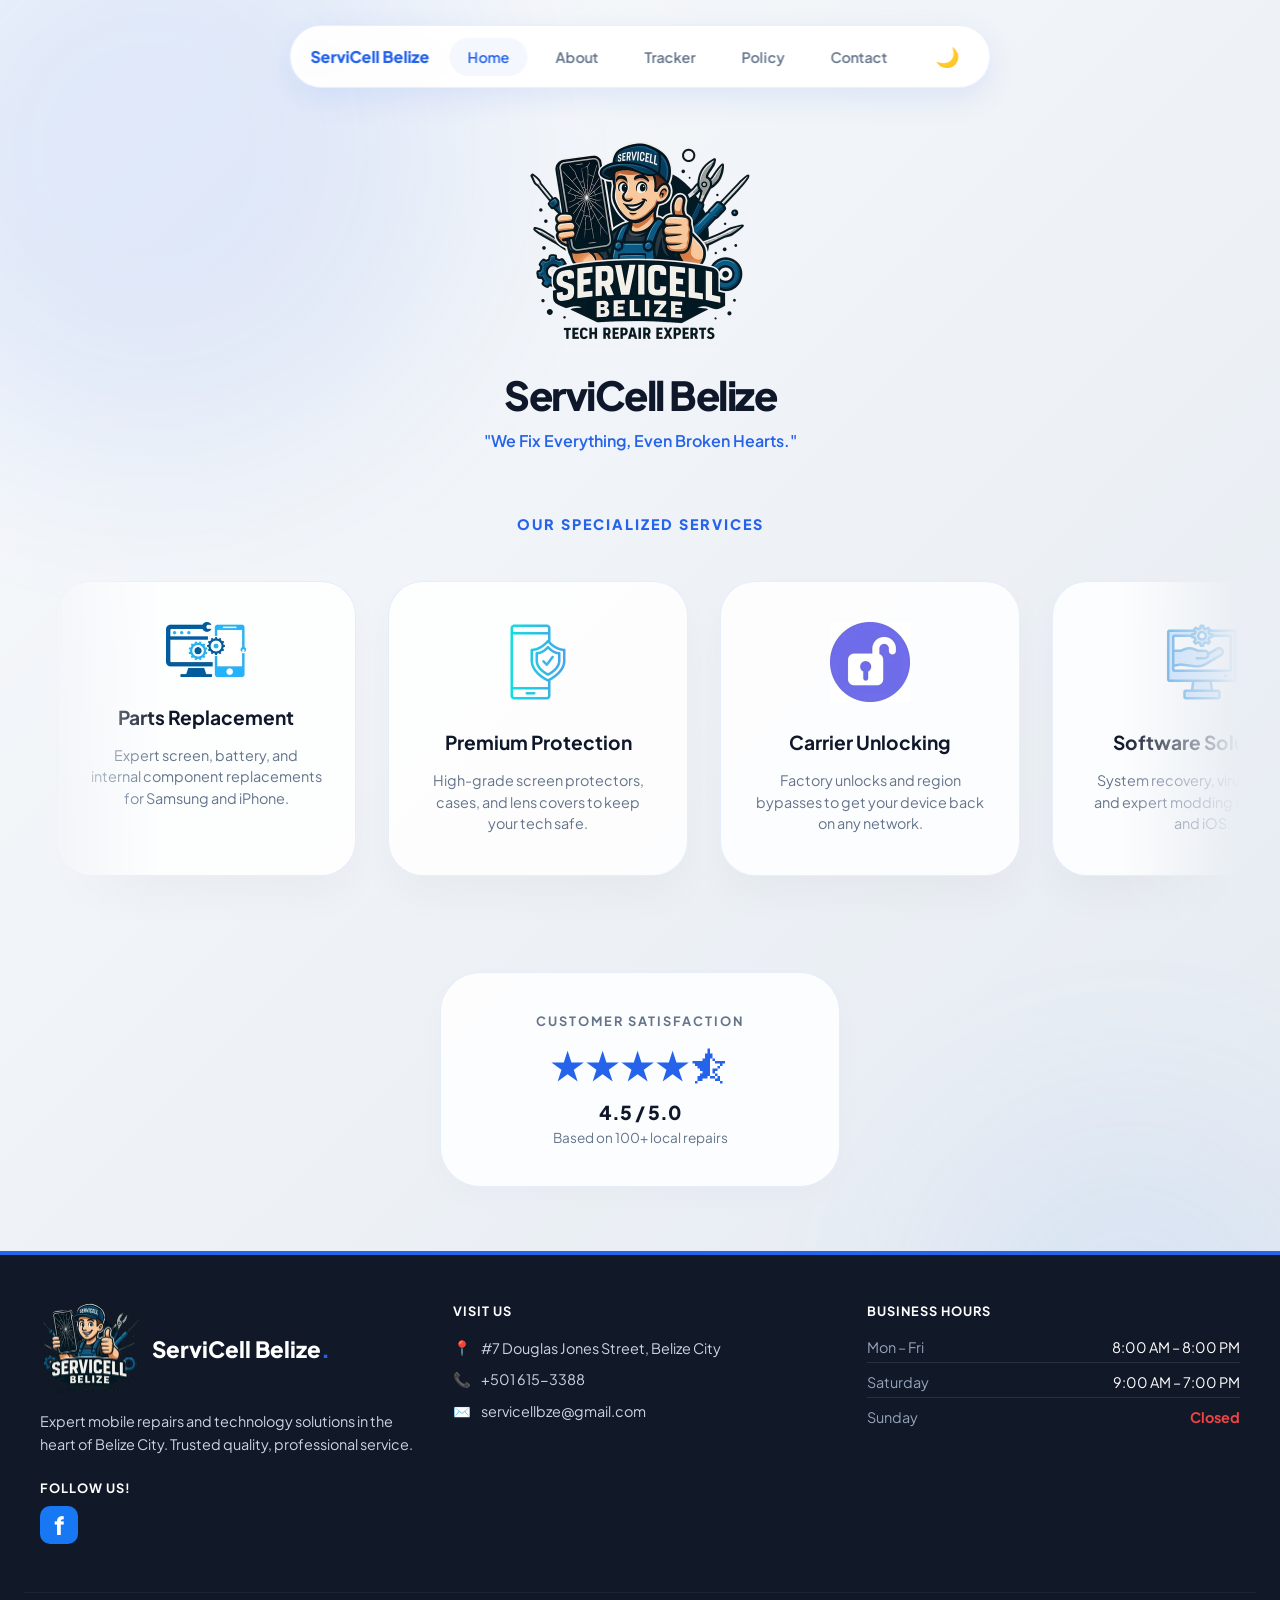
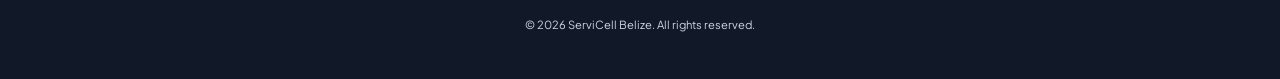
==== commit 8058dd47: "Quick wins: SEO metadata, faster images, inline nav, tracker speed SEO - Unique titles and meta desc" ====
--- a/index.html
+++ b/index.html
@@ -4,10 +4,83 @@
 <head>
     <meta charset="UTF-8">
     <meta name="viewport" content="width=device-width, initial-scale=1.0">
-    <title>ServiCell | Home</title>
+    <title>Phone Repair in Belize City | ServiCell Belize</title>
+    <meta name="description" content="ServiCell Belize repairs iPhone and Samsung screens, batteries and charging ports, plus carrier unlocking and software fixes. Visit us at #7 Douglas Jones Street, Belize City.">
+    <link rel="canonical" href="https://servicellbze.github.io/ServiCell/">
+    <meta name="theme-color" content="#2563eb">
+
+    <meta property="og:type" content="website">
+    <meta property="og:site_name" content="ServiCell Belize">
+    <meta property="og:locale" content="en_BZ">
+    <meta property="og:title" content="Phone Repair in Belize City | ServiCell Belize">
+    <meta property="og:description" content="ServiCell Belize repairs iPhone and Samsung screens, batteries and charging ports, plus carrier unlocking and software fixes. Visit us at #7 Douglas Jones Street, Belize City.">
+    <meta property="og:url" content="https://servicellbze.github.io/ServiCell/">
+    <meta property="og:image" content="https://servicellbze.github.io/ServiCell/img/og-image.jpg">
+    <meta property="og:image:width" content="1200">
+    <meta property="og:image:height" content="630">
+    <meta property="og:image:alt" content="ServiCell Belize — phone repair in Belize City">
+    <meta name="twitter:card" content="summary_large_image">
+    <meta name="twitter:title" content="Phone Repair in Belize City | ServiCell Belize">
+    <meta name="twitter:description" content="ServiCell Belize repairs iPhone and Samsung screens, batteries and charging ports, plus carrier unlocking and software fixes. Visit us at #7 Douglas Jones Street, Belize City.">
+    <meta name="twitter:image" content="https://servicellbze.github.io/ServiCell/img/og-image.jpg">
+
+    <link rel="preconnect" href="https://fonts.googleapis.com">
+    <link rel="preconnect" href="https://fonts.gstatic.com" crossorigin>
+    <script type="application/ld+json">
+{
+  "@context": "https://schema.org",
+  "@type": "MobilePhoneStore",
+  "@id": "https://servicellbze.github.io/ServiCell/#business",
+  "name": "ServiCell Belize",
+  "url": "https://servicellbze.github.io/ServiCell/",
+  "logo": "https://servicellbze.github.io/ServiCell/img/logo.webp",
+  "image": "https://servicellbze.github.io/ServiCell/img/og-image.jpg",
+  "description": "Phone repair in Belize City: screen and battery replacement, carrier unlocking, software support and accessories for iPhone and Samsung.",
+  "telephone": "+501-615-3388",
+  "email": "servicellbze@gmail.com",
+  "foundingDate": "2014",
+  "address": {
+    "@type": "PostalAddress",
+    "streetAddress": "#7 Douglas Jones Street",
+    "addressLocality": "Belize City",
+    "addressRegion": "Belize District",
+    "addressCountry": "BZ"
+  },
+  "areaServed": {
+    "@type": "City",
+    "name": "Belize City"
+  },
+  "openingHoursSpecification": [
+    {
+      "@type": "OpeningHoursSpecification",
+      "dayOfWeek": [
+        "Monday",
+        "Tuesday",
+        "Wednesday",
+        "Thursday",
+        "Friday"
+      ],
+      "opens": "08:00",
+      "closes": "20:00"
+    },
+    {
+      "@type": "OpeningHoursSpecification",
+      "dayOfWeek": "Saturday",
+      "opens": "09:00",
+      "closes": "19:00"
+    }
+  ],
+  "sameAs": [
+    "https://www.facebook.com/ServiCell-Belize-100064104937587/"
+  ]
+}
+    </script>
     <link href="https://fonts.googleapis.com/css2?family=Plus+Jakarta+Sans:wght@400;600;700;800&display=swap"
         rel="stylesheet">
     <link rel="icon" href="favicon.png" type="image/png">
+    <link rel="apple-touch-icon" href="favicon.png">
+    <script src="css/dark-mode.js"></script>
+    <script src="js/site.js" defer></script>
     <link rel="stylesheet" href="css/nav.css">
     <link rel="stylesheet" href="css/dark-mode.css">
 
@@ -149,6 +222,7 @@
 
         .card-image {
             width: 80px;
+            height: auto;
             margin-bottom: 1.5rem;
         }
 
@@ -271,37 +345,14 @@
     </style>
 
     <script>
-        async function loadNav() {
-            try {
-                const res = await fetch('components/nav.html');
-                const data = await res.text();
-                document.getElementById('nav-placeholder').innerHTML = data;
-
-                const currentPath = window.location.pathname;
-                document.querySelectorAll('.nav-btn').forEach(link => {
-                    if (currentPath.includes(link.getAttribute('href'))) {
-                        link.classList.add('active');
-                    }
-                });
-            } catch (err) {
-                console.error("Error loading navigation:", err);
-            }
-        }
-
-        function toggleMenu() {
-            const menu = document.getElementById('navLinks');
-            const burger = document.querySelector('.hamburger');
-            if (menu && burger) {
-                menu.classList.toggle('active');
-                burger.classList.toggle('active');
-            }
-        }
-
         document.addEventListener('DOMContentLoaded', () => {
-            loadNav();
-            // Duplicate cards for infinite loop
+            // Duplicate cards for infinite loop (copies are hidden from assistive tech)
             const container = document.querySelector('.carousel-container');
-            container.innerHTML += container.innerHTML;
+            Array.from(container.children).forEach(card => {
+                const copy = card.cloneNode(true);
+                copy.setAttribute('aria-hidden', 'true');
+                container.appendChild(copy);
+            });
         });
     </script>
 </head>
@@ -312,10 +363,33 @@
         <div class="blob" style="width: 400px; height: 400px; bottom: 10%; right: -50px; background: #60a5fa;"></div>
     </div>
 
-    <div id="nav-placeholder"></div>
+    <nav aria-label="Main">
+        <div class="nav-wrapper">
+            <a href="index.html" class="logo-text">ServiCell Belize</a>
+
+            <div class="nav-links" id="navLinks">
+            <a href="index.html" class="nav-btn active" aria-current="page">Home</a>
+            <a href="about.html" class="nav-btn">About</a>
+            <a href="tracker.html" class="nav-btn">Tracker</a>
+            <a href="policy.html" class="nav-btn">Policy</a>
+            <a href="contact.html" class="nav-btn">Contact</a>
+            </div>
+
+            <div class="nav-actions">
+                <button type="button" class="theme-toggle" aria-label="Switch to dark mode">
+                    <span class="theme-toggle-icon" aria-hidden="true">🌙</span>
+                </button>
+                <button type="button" class="hamburger" aria-label="Open menu" aria-expanded="false" aria-controls="navLinks">
+                    <span></span>
+                    <span></span>
+                    <span></span>
+                </button>
+            </div>
+        </div>
+    </nav>
 
     <div class="hero">
-        <img src="logo.png" alt="ServiCell Logo" style="width: 220px; margin-bottom: 1.5rem;">
+        <img src="img/logo.webp" alt="ServiCell Belize — Tech Repair Experts" width="220" height="201" style="width: 220px; height: auto; margin-bottom: 1.5rem;" fetchpriority="high">
         <h1>ServiCell Belize</h1>
         <i>"We Fix Everything, Even Broken Hearts."</i>
     </div>
@@ -324,22 +398,22 @@
         <h2 class="section-title">Our Specialized Services</h2>
         <div class="carousel-container">
             <div class="card">
-                <img src="device-repair.png" alt="Phone Repair" class="card-image">
+                <img src="img/device-repair.webp" alt="" class="card-image" width="80" height="55" loading="lazy">
                 <h3>Parts Replacement</h3>
                 <p>Expert screen, battery, and internal component replacements for Samsung and iPhone.</p>
             </div>
             <div class="card">
-                <img src="accessory.png" alt="Accessory" class="card-image">
+                <img src="img/accessory.webp" alt="" class="card-image" width="80" height="80" loading="lazy">
                 <h3>Premium Protection</h3>
                 <p>High-grade screen protectors, cases, and lens covers to keep your tech safe.</p>
             </div>
             <div class="card">
-                <img src="device-unlocking.png" alt="Device Unlocking" class="card-image">
+                <img src="img/device-unlocking.webp" alt="" class="card-image" width="80" height="80" loading="lazy">
                 <h3>Carrier Unlocking</h3>
                 <p>Factory unlocks and region bypasses to get your device back on any network.</p>
             </div>
             <div class="card">
-                <img src="software-support.png" alt="Software Support" class="card-image">
+                <img src="img/software-support.webp" alt="" class="card-image" width="80" height="80" loading="lazy">
                 <h3>Software Solutions</h3>
                 <p>System recovery, virus removal, and expert modding for Android and iOS.</p>
             </div>
@@ -404,7 +478,7 @@
         <div class="footer-grid">
             <div>
                 <div class="brand-wrapper" style="display: flex; align-items: center; gap: 12px; margin-bottom: 1rem;">
-                    <img src="logo.png" alt="ServiCell Logo" style="width: 100px; height: auto;">
+                    <img src="img/logo-200.webp" alt="ServiCell Belize logo" width="100" height="92" loading="lazy" style="width: 100px; height: auto;">
                     <h3 style="font-size: 1.4rem; font-weight: 800; margin: 0;">ServiCell Belize<span
                             style="color: var(--primary);">.</span></h3>
                 </div>
@@ -418,7 +492,7 @@
                         style="font-size: 0.8rem; font-weight: 700; text-transform: uppercase; letter-spacing: 1px;">Follow
                         Us!</span>
                     <div class="social-links" style="display: flex; gap: 15px;">
-                        <a href="https://www.facebook.com/ServiCell-Belize-100064104937587/" target="_blank"
+                        <a href="https://www.facebook.com/ServiCell-Belize-100064104937587/" target="_blank" rel="noopener" aria-label="ServiCell Belize on Facebook"
                             style="background: #1877f2; color: white; font-size: 25px; width: 38px; height: 38px; border-radius: 10px; display: flex; align-items: center; justify-content: center; text-decoration: none; font-weight: 900; transition: 0.3s;"
                             onmouseover="this.style.transform='scale(1.1)'"
                             onmouseout="this.style.transform='scale(1)'">f</a>
@@ -432,14 +506,14 @@
                     Visit Us</h4>
                 <p class="contact-item"
                     style="margin-bottom: 0.8rem; display: flex; align-items: center; gap: 10px; font-size: 0.9rem;">
-                    <span style="color: var(--primary);">📍</span> #7 Douglas Jones Street, Belize City
+                    <span style="color: var(--primary);" aria-hidden="true">📍</span> #7 Douglas Jones Street, Belize City
                 </p>
                 <p class="contact-item"
                     style="margin-bottom: 0.8rem; display: flex; align-items: center; gap: 10px; font-size: 0.9rem;">
-                    <span style="color: var(--primary);">📞</span> +501 615-3388
+                    <span style="color: var(--primary);" aria-hidden="true">📞</span> <a href="tel:+5016153388" style="color: inherit; text-decoration: none;">+501 615-3388</a>
                 </p>
                 <p class="contact-item" style="display: flex; align-items: center; gap: 10px; font-size: 0.9rem;">
-                    <span style="color: var(--primary);">✉️</span> servicellbze@gmail.com
+                    <span style="color: var(--primary);" aria-hidden="true">✉️</span> <a href="mailto:servicellbze@gmail.com" style="color: inherit; text-decoration: none;">servicellbze@gmail.com</a>
                 </p>
             </div>
 
@@ -469,8 +543,6 @@
             <p>© 2026 ServiCell Belize. All rights reserved.</p>
         </div>
     </footer>
-
-    <script src="css/dark-mode.js"></script>
 </body>
 
-</html>+</html>
--- a/css/nav.css
+++ b/css/nav.css
@@ -7,7 +7,7 @@
      top: 25px;
      left: 50%;
      transform: translateX(-50%);
-     background: rgba(255, 255, 255, 0.8);
+     background: var(--nav-bg);
      backdrop-filter: blur(15px);
      -webkit-backdrop-filter: blur(15px);
      padding: 10px 20px;
@@ -17,6 +17,11 @@
      width: fit-content;
      max-width: 95%;
      box-shadow: 0 10px 30px rgba(37, 99, 235, 0.1);
+     transition: background 0.3s ease, border-color 0.3s ease, box-shadow 0.3s ease;
+}
+
+[data-theme="dark"] nav {
+     box-shadow: 0 10px 30px rgba(0, 0, 0, 0.5);
 }
 
 .nav-wrapper {
@@ -31,6 +36,7 @@
      color: var(--primary);
      font-size: 1rem;
      white-space: nowrap;
+     transition: color 0.3s ease;
 }
 
 /* =========================
@@ -59,6 +65,54 @@
      background: rgba(37, 99, 235, 0.05);
 }
 
+[data-theme="dark"] .nav-btn:hover,
+[data-theme="dark"] .nav-btn.active {
+     background: rgba(59, 130, 246, 0.15);
+}
+
+/* =========================
+    NAV ACTIONS (THEME TOGGLE + HAMBURGER)
+    ========================= */
+
+.nav-actions {
+     display: flex;
+     align-items: center;
+     gap: 4px;
+}
+
+nav .theme-toggle {
+     position: static;
+     padding: 8px 10px;
+     border: 0;
+     background: transparent;
+     box-shadow: none;
+     border-radius: 50px;
+}
+
+nav .theme-toggle:hover {
+     transform: none;
+     box-shadow: none;
+     background: rgba(37, 99, 235, 0.08);
+}
+
+[data-theme="dark"] nav .theme-toggle,
+[data-theme="dark"] nav .theme-toggle:hover {
+     box-shadow: none;
+}
+
+/* Keyboard focus */
+.nav-btn:focus-visible,
+.hamburger:focus-visible,
+.theme-toggle:focus-visible,
+.logo-text:focus-visible {
+     outline: 2px solid var(--primary);
+     outline-offset: 2px;
+}
+
+.logo-text {
+     text-decoration: none;
+}
+
 /* =========================
     HAMBURGER ICON
     ========================= */
@@ -69,6 +123,10 @@
      gap: 5px;
      cursor: pointer;
      padding: 8px;
+     background: transparent;
+     border: 0;
+     border-radius: 10px;
+     font: inherit;
 }
 
 .hamburger span {
@@ -119,7 +177,7 @@
           width: 90%;
           max-width: 400px;
           flex-direction: column;
-          background: rgba(255, 255, 255, 0.95);
+          background: var(--nav-mobile-bg);
           backdrop-filter: blur(20px);
           border-radius: 16px;
           padding: 12px 0;
@@ -127,8 +185,12 @@
           box-shadow: 0 20px 40px rgba(0, 0, 0, 0.15);
           opacity: 0;
           pointer-events: none;
-          transition: opacity 0.3s ease, transform 0.3s ease;
+          transition: opacity 0.3s ease, transform 0.3s ease, background 0.3s ease, box-shadow 0.3s ease;
           z-index: 999;
+     }
+
+     [data-theme="dark"] .nav-links {
+          box-shadow: 0 20px 40px rgba(0, 0, 0, 0.6);
      }
 
      .nav-links.active {
@@ -192,4 +254,15 @@
      --glass-border: rgba(37, 99, 235, 0.1);
      --text-main: #0f172a;
      --text-dim: #64748b;
-}
+     --nav-bg: rgba(255, 255, 255, 0.95);
+     --nav-mobile-bg: #ffffff;
+}
+
+[data-theme="dark"] {
+     --primary: #3b82f6;
+     --glass-border: rgba(59, 130, 246, 0.2);
+     --text-main: #f1f5f9;
+     --text-dim: #94a3b8;
+     --nav-bg: rgba(15, 23, 42, 0.95);
+     --nav-mobile-bg: #0f172a;
+}
--- a/css/dark-mode.css
+++ b/css/dark-mode.css
@@ -86,42 +86,14 @@
     box-shadow: 0 6px 20px rgba(59, 130, 246, 0.4);
 }
 
-/* Responsive Toggle */
-@media (max-width: 768px) {
-    .theme-toggle {
-        top: 80px;
-        right: 15px;
-        padding: 8px 14px;
-        font-size: 0.8rem;
-    }
-
-    .theme-toggle-icon {
-        font-size: 1rem;
-    }
-}
-
-@media (max-width: 480px) {
-    .theme-toggle {
-        top: 75px;
-        right: 10px;
-        padding: 8px 12px;
-        font-size: 0.75rem;
-        gap: 6px;
-    }
-
-    .theme-toggle-icon {
-        font-size: 1.1rem;
-    }
-
-    .theme-toggle span:not(.theme-toggle-icon) {
-        display: none;
-    }
-}
-
 /* Universal Dark Mode Styles */
 [data-theme="dark"] body {
     background: var(--bg-gradient);
     color: var(--text-main);
+}
+
+[data-theme="dark"] .blob {
+    opacity: 0.08;
 }
 
 [data-theme="dark"] .card,
@@ -171,7 +143,7 @@
     color: #64748b;
 }
 
-[data-theme="dark"] button:not(.theme-toggle) {
+[data-theme="dark"] button:not(.theme-toggle):not(.hamburger) {
     background: var(--primary);
     color: white;
 }
@@ -179,6 +151,23 @@
 [data-theme="dark"] footer {
     background: var(--footer-bg);
     color: var(--footer-text);
+}
+
+[data-theme="dark"] footer h3,
+[data-theme="dark"] footer h4 {
+    color: var(--text-main) !important;
+}
+
+[data-theme="dark"] footer p {
+    color: var(--footer-text) !important;
+}
+
+[data-theme="dark"] footer .social-container > span {
+    color: var(--text-main) !important;
+}
+
+[data-theme="dark"] footer .hour-row span:last-child {
+    color: var(--text-main) !important;
 }
 
 [data-theme="dark"] .logo-item,
@@ -196,6 +185,10 @@
 [data-theme="dark"] .benefits-list li {
     background: rgba(59, 130, 246, 0.05);
     border-left-color: var(--primary);
+}
+
+[data-theme="dark"] .benefits-list li strong {
+    color: var(--text-main);
 }
 
 [data-theme="dark"] .icon-box {
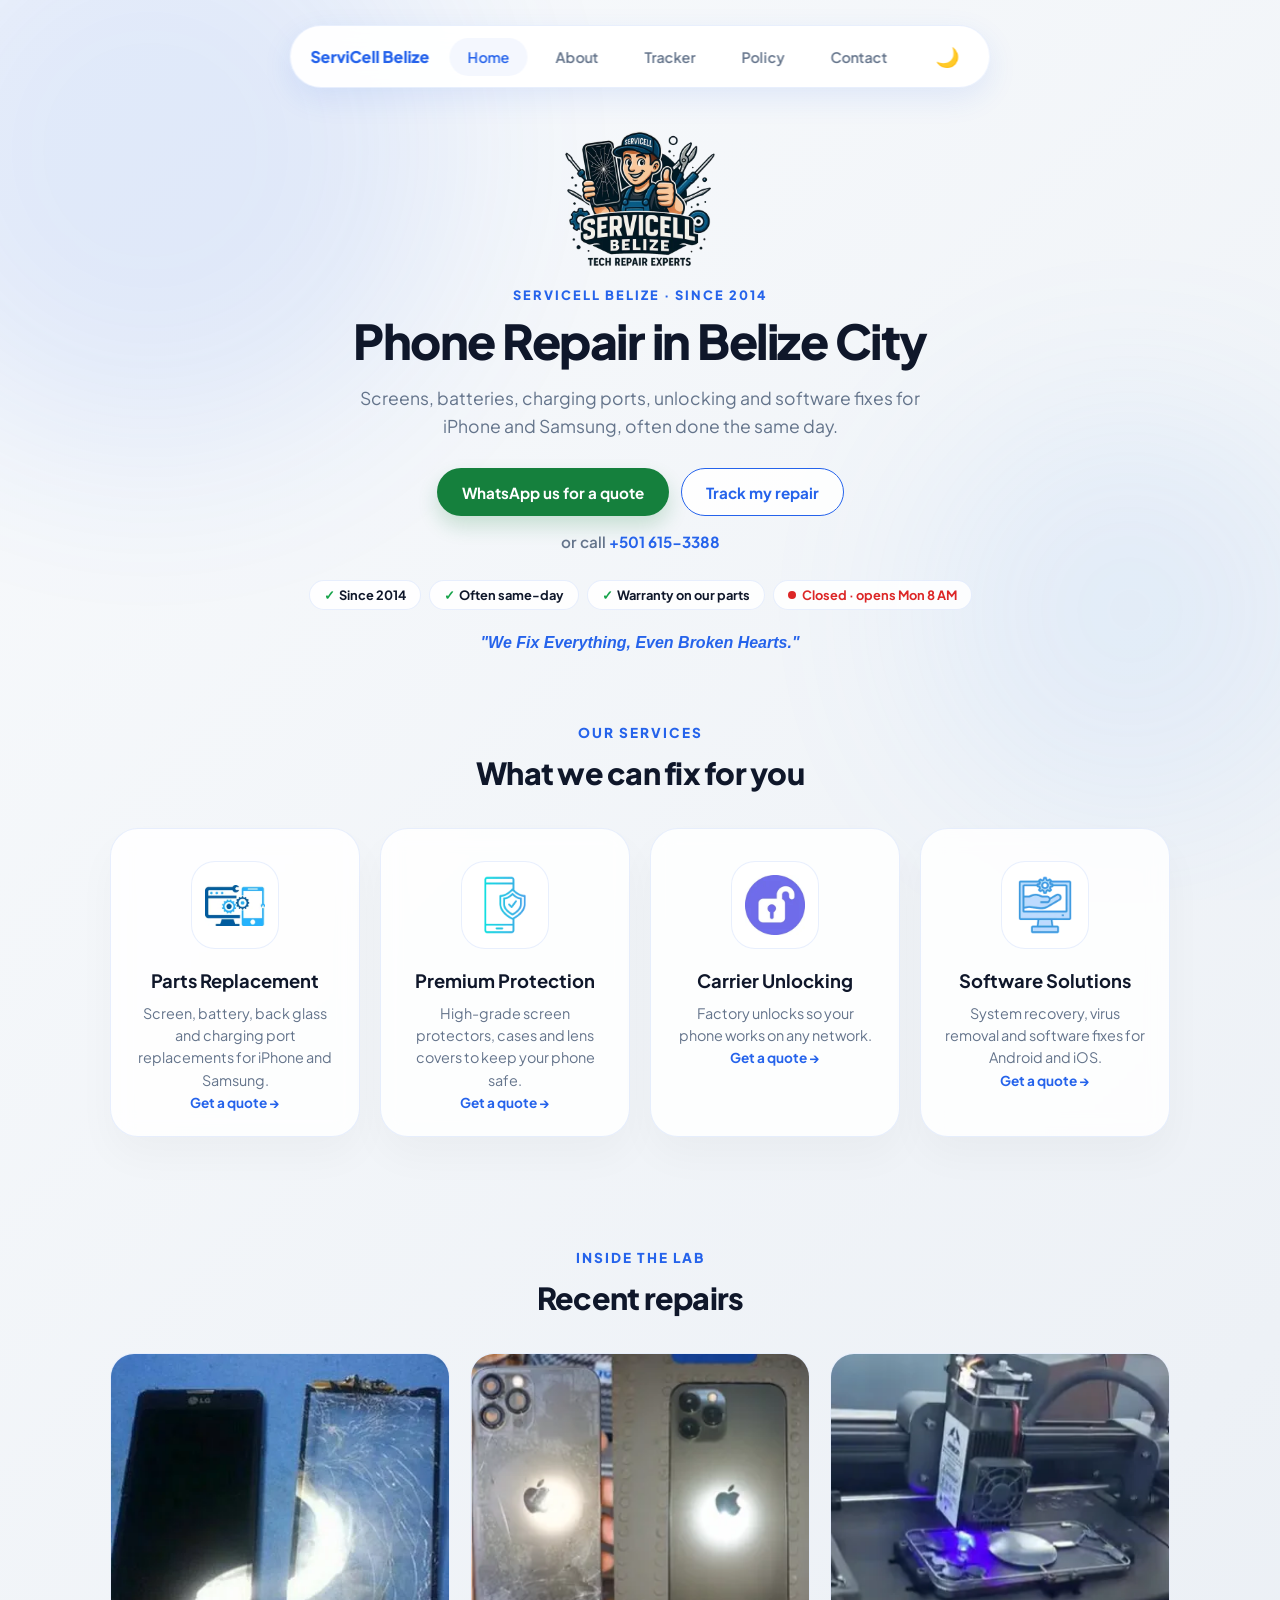
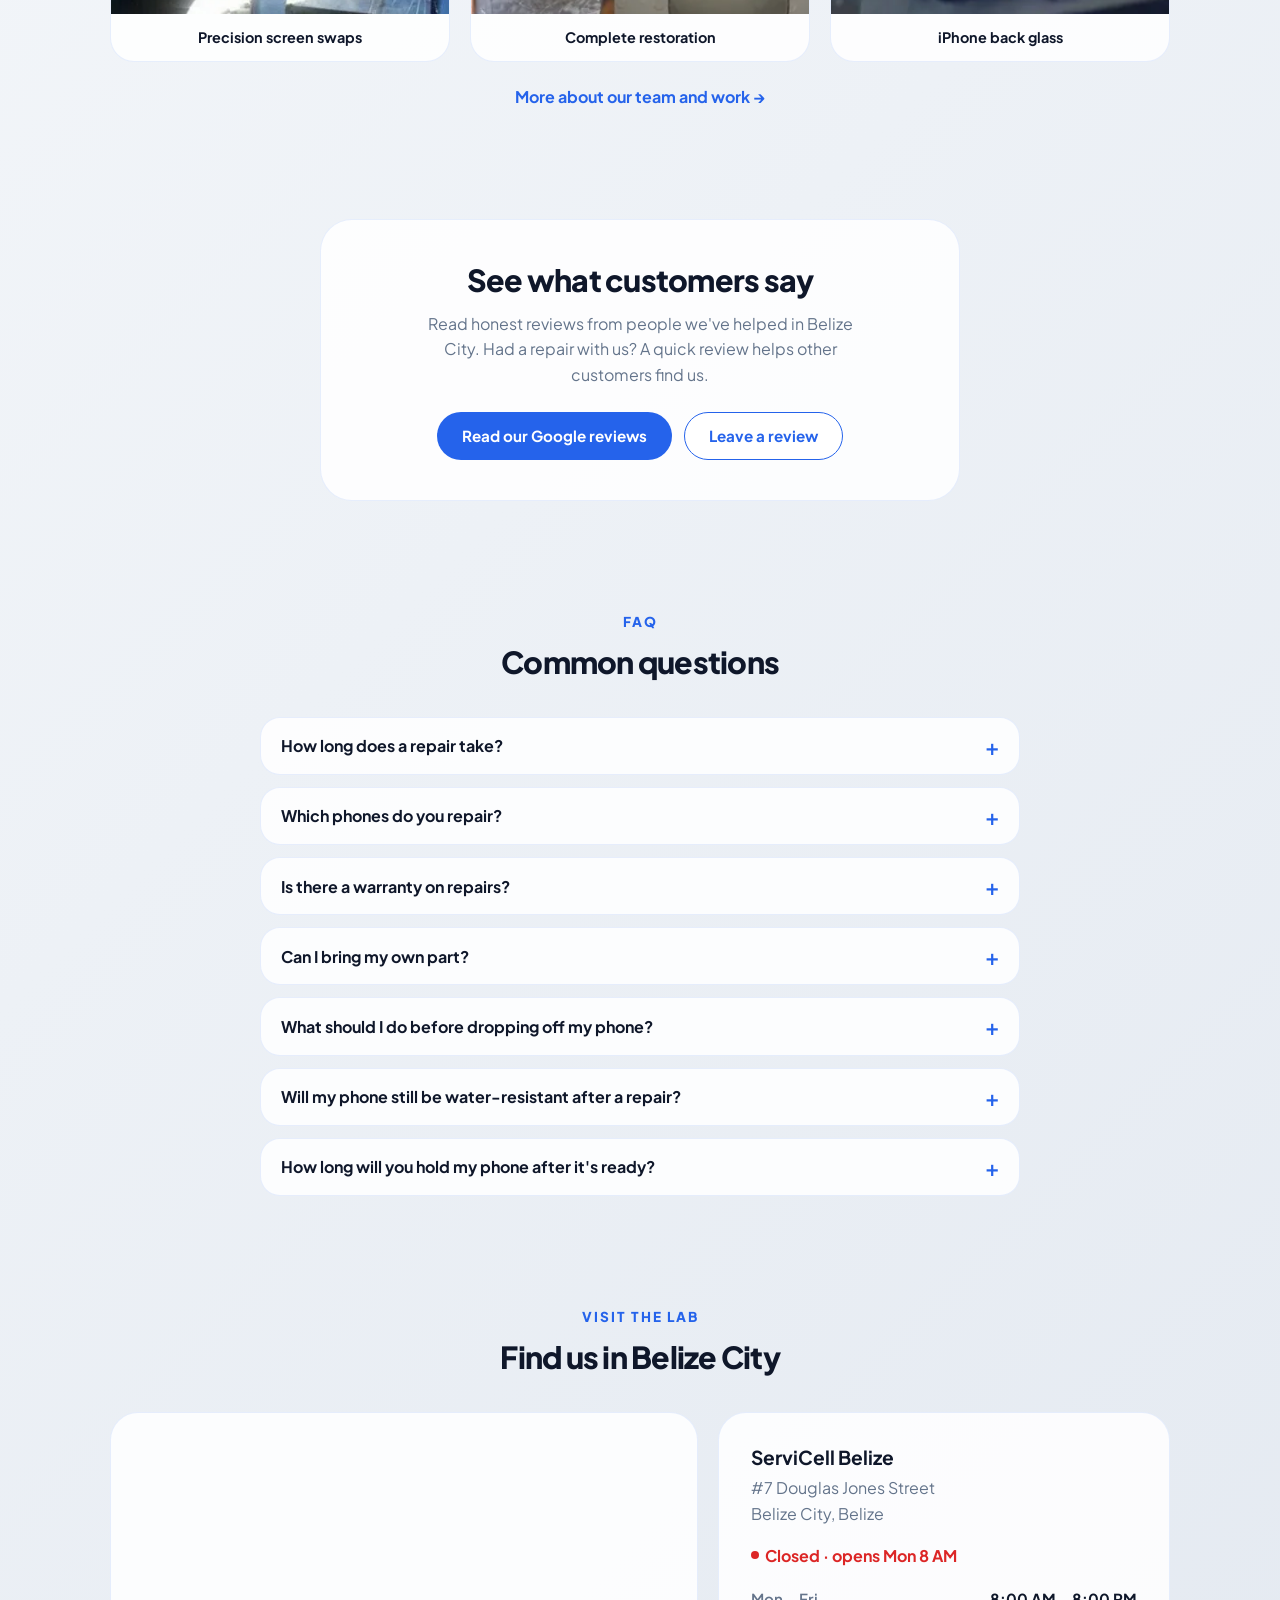
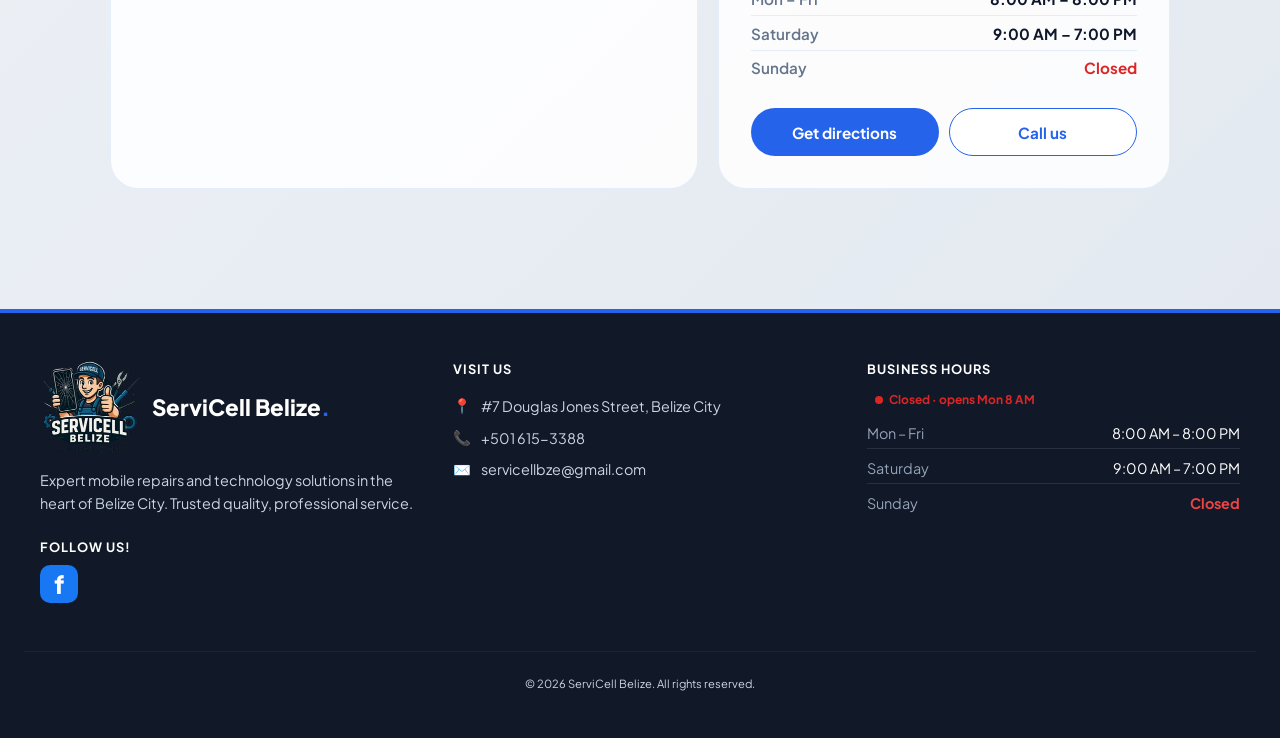
==== commit c787b2a6: "Retention: new homepage, mobile WhatsApp button, open-now status, analytics hooks Homepage - Hero wi" ====
--- a/index.html
+++ b/index.html
@@ -75,6 +75,70 @@
   ]
 }
     </script>
+    <script type="application/ld+json">
+{
+  "@context": "https://schema.org",
+  "@type": "FAQPage",
+  "mainEntity": [
+    {
+      "@type": "Question",
+      "name": "How long does a repair take?",
+      "acceptedAnswer": {
+        "@type": "Answer",
+        "text": "Many repairs are done the same day. Bigger jobs, or repairs that need a part ordered, take longer. We'll give you an estimate at drop-off, and you can follow your repair live on our Repair Tracker."
+      }
+    },
+    {
+      "@type": "Question",
+      "name": "Which phones do you repair?",
+      "acceptedAnswer": {
+        "@type": "Answer",
+        "text": "We specialise in iPhone and Samsung: screens, batteries, back glass, charging ports and software issues. Have a different brand? Message us on WhatsApp and we'll let you know."
+      }
+    },
+    {
+      "@type": "Question",
+      "name": "Is there a warranty on repairs?",
+      "acceptedAnswer": {
+        "@type": "Answer",
+        "text": "Yes. Parts supplied by ServiCell come with a short-term warranty of at least 3 days from pickup, and some repairs get longer. If something isn't right within that window, bring it back and we'll fix it at no extra cost."
+      }
+    },
+    {
+      "@type": "Question",
+      "name": "Can I bring my own part?",
+      "acceptedAnswer": {
+        "@type": "Answer",
+        "text": "Yes, we'll install parts you bought elsewhere and charge labour only. We can't guarantee the part itself, and if it's faulty a second labour fee applies to swap it. For full peace of mind, buy the part from us."
+      }
+    },
+    {
+      "@type": "Question",
+      "name": "What should I do before dropping off my phone?",
+      "acceptedAnswer": {
+        "@type": "Answer",
+        "text": "Back up your data (iCloud or Google), charge it to at least 20%, remove your SIM and SD cards, and remove or share your passcode so we can test the repair."
+      }
+    },
+    {
+      "@type": "Question",
+      "name": "Will my phone still be water-resistant after a repair?",
+      "acceptedAnswer": {
+        "@type": "Answer",
+        "text": "We reseal phones with industrial adhesive, but opening a factory-sealed phone breaks the original seal, so we can't guarantee the original water-resistance rating."
+      }
+    },
+    {
+      "@type": "Question",
+      "name": "How long will you hold my phone after it's ready?",
+      "acceptedAnswer": {
+        "@type": "Answer",
+        "text": "Please collect within 90 days. After 90 days, devices are considered abandoned so we can recover repair costs. We'll let you know as soon as it's ready."
+      }
+    }
+  ]
+}
+    </script>
     <link href="https://fonts.googleapis.com/css2?family=Plus+Jakarta+Sans:wght@400;600;700;800&display=swap"
         rel="stylesheet">
     <link rel="icon" href="favicon.png" type="image/png">
@@ -83,6 +147,7 @@
     <script src="js/site.js" defer></script>
     <link rel="stylesheet" href="css/nav.css">
     <link rel="stylesheet" href="css/dark-mode.css">
+    <link rel="stylesheet" href="css/site.css">
 
     <style>
         * {
@@ -130,129 +195,318 @@
             }
         }
 
-        /* Hero Styling */
+        /* ---------- Hero ---------- */
         .hero {
-            padding-top: 140px;
+            padding: 130px 1.25rem 1rem;
+            max-width: 760px;
+            margin: 0 auto;
             text-align: center;
         }
 
-        .hero h1 {
-            font-size: 2.5rem;
-            font-weight: 800;
-            letter-spacing: -1.5px;
-            margin-bottom: 0.5rem;
-        }
-
-        .hero i {
-            color: var(--primary);
-            font-style: normal;
-            font-weight: 600;
-            display: block;
-            margin-top: 10px;
-        }
-
-        /* Services Section */
-        section {
-            padding: 4rem 1rem;
-            max-width: 1200px;
-            margin: 0 auto;
-            overflow: hidden;
-        }
-
-        .section-title {
-            text-align: center;
-            margin-bottom: 3rem;
+        .hero-logo {
+            width: 150px;
+            height: auto;
+            margin-bottom: 1rem;
+        }
+
+        .eyebrow {
+            font-size: 0.8rem;
             font-weight: 800;
             text-transform: uppercase;
             letter-spacing: 2px;
-            font-size: 0.9rem;
             color: var(--primary);
-        }
-
-        /* Optimized Carousel */
-        .carousel-container {
+            margin-bottom: 0.75rem;
+        }
+
+        .hero h1 {
+            font-size: 3rem;
+            font-weight: 800;
+            letter-spacing: -1.5px;
+            line-height: 1.1;
+            margin-bottom: 1rem;
+            text-wrap: balance;
+        }
+
+        .hero-sub {
+            font-size: 1.1rem;
+            line-height: 1.6;
+            color: var(--text-dim);
+            max-width: 560px;
+            margin: 0 auto 1.75rem;
+        }
+
+        .hero-ctas {
             display: flex;
-            width: fit-content;
-            animation: scroll 30s linear infinite;
-        }
-
-        .carousel-container:hover {
-            animation-play-state: paused;
-        }
-
-        #carousel {
-            overflow: hidden;
-            mask-image: linear-gradient(to right, transparent, black 10%, black 90%, transparent);
-            -webkit-mask-image: linear-gradient(to right, transparent, black 10%, black 90%, transparent);
-        }
-
-        @keyframes scroll {
-            0% {
-                transform: translateX(0);
-            }
-
-            100% {
-                transform: translateX(-50%);
-            }
-        }
-
-        .card {
-            flex: 0 0 300px;
+            flex-wrap: wrap;
+            gap: 12px;
+            justify-content: center;
+        }
+
+        .hero-call {
+            display: inline-block;
+            margin-top: 1rem;
+            color: var(--text-dim);
+            font-weight: 600;
+            font-size: 0.95rem;
+        }
+
+        .hero-call a { color: var(--primary); font-weight: 700; text-decoration: none; }
+
+        .trust-chips {
+            list-style: none;
+            display: flex;
+            flex-wrap: wrap;
+            justify-content: center;
+            gap: 8px;
+            margin-top: 1.75rem;
+        }
+
+        .trust-chips li {
+            font-size: 0.8rem;
+            font-weight: 700;
+            color: var(--text-main);
+            background: var(--card-bg);
+            border: 1px solid var(--glass-border);
+            padding: 6px 14px;
+            border-radius: 100px;
+        }
+
+        .trust-chips .tick { color: var(--ok); margin-right: 4px; }
+
+        .slogan {
+            margin-top: 1.5rem;
+            color: var(--primary);
+            font-weight: 600;
+            font-style: italic;
+        }
+
+        /* dark-mode.css gives every <section> a panel background and dims spans */
+        [data-theme="dark"] main section { background: transparent; }
+        [data-theme="dark"] .card-cta { color: var(--accent); }
+        [data-theme="dark"] .trust-chips li { color: var(--text-main); }
+        [data-theme="dark"] .hero-logo { filter: drop-shadow(0 0 1px rgba(255, 255, 255, 0.55)); }
+
+        /* ---------- Sections ---------- */
+        section {
+            padding: 3.5rem 1.25rem;
+            max-width: 1100px;
+            margin: 0 auto;
+        }
+
+        .section-title {
+            text-align: center;
+            margin-bottom: 0.75rem;
+            font-weight: 800;
+            text-transform: uppercase;
+            letter-spacing: 2px;
+            font-size: 0.85rem;
+            color: var(--primary);
+        }
+
+        .section-heading {
+            text-align: center;
+            font-size: 1.9rem;
+            font-weight: 800;
+            letter-spacing: -0.75px;
+            margin-bottom: 2.25rem;
+        }
+
+        /* ---------- Services grid ---------- */
+        .services-grid {
+            display: grid;
+            grid-template-columns: repeat(4, 1fr);
+            gap: 1.25rem;
+        }
+
+        .service-card {
+            display: flex;
+            flex-direction: column;
+            align-items: center;
+            text-align: center;
+            text-decoration: none;
+            color: var(--text-main);
             background: var(--card-bg);
             backdrop-filter: blur(10px);
             -webkit-backdrop-filter: blur(10px);
-            padding: 2.5rem 2rem;
-            margin-right: 2rem;
-            border-radius: 35px;
+            padding: 2rem 1.5rem 1.5rem;
+            border-radius: 28px;
             border: 1px solid var(--glass-border);
-            text-align: center;
-            transition: 0.4s cubic-bezier(0.175, 0.885, 0.32, 1.275);
             box-shadow: 0 20px 40px rgba(0, 0, 0, 0.03);
-        }
-
-        [data-theme="dark"] .card {
-            box-shadow: 0 20px 40px rgba(0, 0, 0, 0.3);
-        }
-
-        .card:hover {
-            transform: translateY(-10px) scale(1.02);
+            transition: transform 0.25s ease, border-color 0.25s ease, box-shadow 0.25s ease;
+        }
+
+        .service-card:hover,
+        .service-card:focus-visible {
+            transform: translateY(-6px);
             border-color: var(--primary);
             box-shadow: 0 30px 60px rgba(37, 99, 235, 0.1);
         }
 
-        .card-image {
-            width: 80px;
-            height: auto;
-            margin-bottom: 1.5rem;
-        }
-
-        .card h3 {
-            font-size: 1.2rem;
-            margin-bottom: 1rem;
-        }
-
-        .card p {
+        .service-card:focus-visible { outline: 2px solid var(--primary); outline-offset: 3px; }
+
+        /* Icons have white backgrounds, so give them a deliberate white tile (reads well in dark mode too) */
+        .icon-tile {
+            width: 88px;
+            height: 88px;
+            border-radius: 24px;
+            background: #fff;
+            display: flex;
+            align-items: center;
+            justify-content: center;
+            margin-bottom: 1.25rem;
+            border: 1px solid var(--glass-border);
+        }
+
+        .card-image { width: 60px; height: auto; }
+
+        .service-card h3 { font-size: 1.15rem; margin-bottom: 0.6rem; }
+
+        .service-card p {
             font-size: 0.9rem;
             color: var(--text-dim);
-            line-height: 1.5;
-        }
-
-        /* Rating Section */
-        .rating-box {
+            line-height: 1.55;
+            flex: 1;
+        }
+
+        .card-cta {
+            margin-top: 1.25rem;
+            font-size: 0.85rem;
+            font-weight: 700;
+            color: var(--primary);
+        }
+
+        /* ---------- Recent work ---------- */
+        .work-grid {
+            display: grid;
+            grid-template-columns: repeat(3, 1fr);
+            gap: 1.25rem;
+        }
+
+        .work-grid figure {
+            margin: 0;
+            border-radius: 24px;
+            overflow: hidden;
             background: var(--card-bg);
-            margin: 2rem auto;
-            max-width: 400px;
-            padding: 2.5rem;
-            border-radius: 40px;
-            box-shadow: 0 10px 30px rgba(0, 0, 0, 0.02);
+            border: 1px solid var(--glass-border);
+        }
+
+        .work-grid img {
+            width: 100%;
+            height: 260px;
+            object-fit: cover;
+            display: block;
+        }
+
+        .work-grid figcaption {
+            padding: 0.9rem 1rem;
+            font-weight: 700;
+            font-size: 0.9rem;
             text-align: center;
+        }
+
+        .more-link {
+            display: block;
+            text-align: center;
+            margin-top: 1.5rem;
+            color: var(--primary);
+            font-weight: 700;
+            text-decoration: none;
+        }
+
+        /* ---------- Reviews ---------- */
+        .reviews-card {
+            max-width: 640px;
+            margin: 0 auto;
+            text-align: center;
+            background: var(--card-bg);
             border: 1px solid var(--glass-border);
-            transition: background 0.3s ease, border-color 0.3s ease;
-        }
-
-        [data-theme="dark"] .rating-box {
-            box-shadow: 0 10px 30px rgba(0, 0, 0, 0.4);
-        }
+            border-radius: 32px;
+            padding: 2.5rem 1.5rem;
+        }
+
+        .reviews-card p { color: var(--text-dim); max-width: 460px; margin: 0 auto 1.5rem; line-height: 1.6; }
+        .reviews-card .cta-actions { display: flex; flex-wrap: wrap; gap: 12px; justify-content: center; }
+
+        /* ---------- FAQ ---------- */
+        .faq-list { max-width: 760px; margin: 0 auto; display: flex; flex-direction: column; gap: 0.75rem; }
+
+        .faq-list details {
+            background: var(--card-bg);
+            border: 1px solid var(--glass-border);
+            border-radius: 20px;
+            padding: 0 1.25rem;
+        }
+
+        .faq-list details[open] { border-color: var(--primary); }
+
+        .faq-list summary {
+            list-style: none;
+            cursor: pointer;
+            font-weight: 700;
+            padding: 1.1rem 2rem 1.1rem 0;
+            position: relative;
+        }
+
+        .faq-list summary::-webkit-details-marker { display: none; }
+
+        .faq-list summary::after {
+            content: "+";
+            position: absolute;
+            right: 0;
+            top: 50%;
+            transform: translateY(-50%);
+            font-size: 1.4rem;
+            font-weight: 600;
+            color: var(--primary);
+        }
+
+        .faq-list details[open] summary::after { content: "−"; }
+        .faq-list summary:focus-visible { outline: 2px solid var(--primary); outline-offset: 4px; border-radius: 8px; }
+
+        .faq-list details p {
+            color: var(--text-dim);
+            line-height: 1.65;
+            padding-bottom: 1.1rem;
+        }
+
+        .faq-list details a { color: var(--primary); font-weight: 700; }
+
+        /* ---------- Visit us ---------- */
+        .visit-grid {
+            display: grid;
+            grid-template-columns: 1.3fr 1fr;
+            gap: 1.25rem;
+            align-items: stretch;
+        }
+
+        .map-frame {
+            border-radius: 28px;
+            overflow: hidden;
+            border: 1px solid var(--glass-border);
+            min-height: 340px;
+            background: var(--card-bg);
+        }
+
+        .map-frame iframe { width: 100%; height: 100%; min-height: 340px; border: 0; display: block; }
+
+        .visit-card {
+            background: var(--card-bg);
+            border: 1px solid var(--glass-border);
+            border-radius: 28px;
+            padding: 2rem;
+        }
+
+        .visit-card h3 { font-size: 1.2rem; margin-bottom: 0.4rem; }
+        .visit-card address { font-style: normal; color: var(--text-dim); margin-bottom: 1rem; line-height: 1.6; }
+
+        .hours-table { width: 100%; border-collapse: collapse; margin: 1rem 0 1.5rem; font-size: 0.95rem; }
+        .hours-table th { text-align: left; font-weight: 600; color: var(--text-dim); padding: 0.45rem 0; }
+        .hours-table td { text-align: right; font-weight: 700; padding: 0.45rem 0; }
+        .hours-table tr + tr th, .hours-table tr + tr td { border-top: 1px solid var(--glass-border); }
+        .hours-table .closed { color: var(--closed); }
+
+        .visit-actions { display: flex; flex-wrap: wrap; gap: 10px; }
+        .visit-actions .btn { flex: 1 1 140px; }
 
         /* Footer Optimization */
         footer {
@@ -306,58 +560,48 @@
             color: #cbd5e1;
         }
 
-        /* Animations */
-        .fade-in-entry {
-            opacity: 0;
-            animation: fadeInPage 0.8s ease-out forwards;
-        }
-
-        @keyframes fadeInPage {
-            from {
-                opacity: 0;
-                transform: translateY(15px);
+        @media (max-width: 900px) {
+            .services-grid { grid-template-columns: repeat(2, 1fr); }
+            .visit-grid { grid-template-columns: 1fr; }
+        }
+
+        @media (max-width: 768px) {
+            .hero { padding-top: 105px; }
+            .hero-logo { width: 96px; }
+            .hero h1 { font-size: 2.2rem; }
+            .hero-sub { font-size: 1rem; }
+            .hero-ctas .btn { flex: 1 1 100%; }
+            .section-heading { font-size: 1.5rem; }
+            section { padding: 2.5rem 1rem; }
+
+            .footer-grid { text-align: center; }
+            .contact-item, .brand-wrapper { justify-content: center; }
+        }
+
+        @media (max-width: 600px) {
+            .work-grid {
+                grid-template-columns: repeat(3, 78%);
+                overflow-x: auto;
+                scroll-snap-type: x mandatory;
+                padding-bottom: 0.5rem;
             }
-
-            to {
-                opacity: 1;
-                transform: translateY(0);
-            }
-        }
-
-        @media (max-width: 768px) {
-            .hero h1 {
-                font-size: 2rem;
-            }
-
-            .footer-grid {
-                text-align: center;
-            }
-
-            .contact-item,
-            .brand-wrapper {
-                justify-content: center;
-            }
-
-            .carousel-container {
-                animation: scroll 20s linear infinite;
-            }
+            .work-grid figure { scroll-snap-align: start; }
+            .work-grid img { height: 220px; }
+        }
+
+        @media (max-width: 420px) {
+            .services-grid { grid-template-columns: 1fr; }
+            .service-card { flex-direction: row; text-align: left; align-items: center; gap: 1rem; padding: 1.1rem; }
+            .service-card .icon-tile { width: 64px; height: 64px; margin: 0; flex: none; border-radius: 18px; }
+            .service-card .card-image { width: 44px; }
+            .service-card p { display: none; }
+            .card-cta { margin-top: 0.25rem; }
         }
     </style>
 
-    <script>
-        document.addEventListener('DOMContentLoaded', () => {
-            // Duplicate cards for infinite loop (copies are hidden from assistive tech)
-            const container = document.querySelector('.carousel-container');
-            Array.from(container.children).forEach(card => {
-                const copy = card.cloneNode(true);
-                copy.setAttribute('aria-hidden', 'true');
-                container.appendChild(copy);
-            });
-        });
-    </script>
 </head>
 
-<body class="fade-in-entry">
+<body>
     <div class="bg-blobs">
         <div class="blob" style="width: 600px; height: 600px; top: -150px; left: -150px;"></div>
         <div class="blob" style="width: 400px; height: 400px; bottom: 10%; right: -50px; background: #60a5fa;"></div>
@@ -388,45 +632,160 @@
         </div>
     </nav>
 
-    <div class="hero">
-        <img src="img/logo.webp" alt="ServiCell Belize — Tech Repair Experts" width="220" height="201" style="width: 220px; height: auto; margin-bottom: 1.5rem;" fetchpriority="high">
-        <h1>ServiCell Belize</h1>
-        <i>"We Fix Everything, Even Broken Hearts."</i>
-    </div>
-
-    <section id="carousel">
-        <h2 class="section-title">Our Specialized Services</h2>
-        <div class="carousel-container">
-            <div class="card">
-                <img src="img/device-repair.webp" alt="" class="card-image" width="80" height="55" loading="lazy">
-                <h3>Parts Replacement</h3>
-                <p>Expert screen, battery, and internal component replacements for Samsung and iPhone.</p>
-            </div>
-            <div class="card">
-                <img src="img/accessory.webp" alt="" class="card-image" width="80" height="80" loading="lazy">
-                <h3>Premium Protection</h3>
-                <p>High-grade screen protectors, cases, and lens covers to keep your tech safe.</p>
-            </div>
-            <div class="card">
-                <img src="img/device-unlocking.webp" alt="" class="card-image" width="80" height="80" loading="lazy">
-                <h3>Carrier Unlocking</h3>
-                <p>Factory unlocks and region bypasses to get your device back on any network.</p>
-            </div>
-            <div class="card">
-                <img src="img/software-support.webp" alt="" class="card-image" width="80" height="80" loading="lazy">
-                <h3>Software Solutions</h3>
-                <p>System recovery, virus removal, and expert modding for Android and iOS.</p>
+    <header class="hero">
+        <img src="img/logo.webp" alt="ServiCell Belize — Tech Repair Experts" class="hero-logo" width="150" height="137" fetchpriority="high">
+        <p class="eyebrow">ServiCell Belize · Since 2014</p>
+        <h1>Phone Repair in Belize City</h1>
+        <p class="hero-sub">Screens, batteries, charging ports, unlocking and software fixes for iPhone and Samsung, often done the same day.</p>
+
+        <div class="hero-ctas" data-hide-sticky-wa>
+            <a class="btn btn-wa" href="https://wa.me/5016153388?text=Hi%20ServiCell!%20I%20need%20help%20with%20my%20phone." target="_blank" rel="noopener">WhatsApp us for a quote</a>
+            <a class="btn btn-outline" href="tracker.html">Track my repair</a>
+        </div>
+        <p class="hero-call">or call <a href="tel:+5016153388">+501 615-3388</a></p>
+
+        <ul class="trust-chips" aria-label="Why ServiCell">
+            <li><span class="tick" aria-hidden="true">✓</span>Since 2014</li>
+            <li><span class="tick" aria-hidden="true">✓</span>Often same-day</li>
+            <li><span class="tick" aria-hidden="true">✓</span>Warranty on our parts</li>
+            <li data-open-status hidden></li>
+        </ul>
+
+        <p class="slogan">"We Fix Everything, Even Broken Hearts."</p>
+    </header>
+
+    <main>
+    <section id="services" aria-labelledby="services-heading">
+        <p class="section-title">Our Services</p>
+        <h2 class="section-heading" id="services-heading">What we can fix for you</h2>
+        <div class="services-grid">
+            <a class="service-card" href="contact.html?service=Screen%20Replacement#my-form">
+                <span class="icon-tile"><img src="img/device-repair.webp" alt="" class="card-image" width="80" height="55" loading="lazy"></span>
+                <div>
+                    <h3>Parts Replacement</h3>
+                    <p>Screen, battery, back glass and charging port replacements for iPhone and Samsung.</p>
+                    <span class="card-cta">Get a quote →</span>
+                </div>
+            </a>
+            <a class="service-card" href="contact.html?service=Other#my-form">
+                <span class="icon-tile"><img src="img/accessory.webp" alt="" class="card-image" width="80" height="80" loading="lazy"></span>
+                <div>
+                    <h3>Premium Protection</h3>
+                    <p>High-grade screen protectors, cases and lens covers to keep your phone safe.</p>
+                    <span class="card-cta">Get a quote →</span>
+                </div>
+            </a>
+            <a class="service-card" href="contact.html?service=Carrier%20Unlock#my-form">
+                <span class="icon-tile"><img src="img/device-unlocking.webp" alt="" class="card-image" width="80" height="80" loading="lazy"></span>
+                <div>
+                    <h3>Carrier Unlocking</h3>
+                    <p>Factory unlocks so your phone works on any network.</p>
+                    <span class="card-cta">Get a quote →</span>
+                </div>
+            </a>
+            <a class="service-card" href="contact.html?service=Software/Modding#my-form">
+                <span class="icon-tile"><img src="img/software-support.webp" alt="" class="card-image" width="80" height="80" loading="lazy"></span>
+                <div>
+                    <h3>Software Solutions</h3>
+                    <p>System recovery, virus removal and software fixes for Android and iOS.</p>
+                    <span class="card-cta">Get a quote →</span>
+                </div>
+            </a>
+        </div>
+    </section>
+
+    <section id="work" aria-labelledby="work-heading">
+        <p class="section-title">Inside the Lab</p>
+        <h2 class="section-heading" id="work-heading">Recent repairs</h2>
+        <div class="work-grid">
+            <figure>
+                <img src="img/work1.webp" alt="Phone screen being replaced at the ServiCell repair bench" width="398" height="398" loading="lazy">
+                <figcaption>Precision screen swaps</figcaption>
+            </figure>
+            <figure>
+                <img src="img/work2.webp" alt="Phone before and after a full restoration by ServiCell" width="312" height="355" loading="lazy">
+                <figcaption>Complete restoration</figcaption>
+            </figure>
+            <figure>
+                <img src="img/work3.webp" alt="iPhone back glass replacement by ServiCell" width="317" height="300" loading="lazy">
+                <figcaption>iPhone back glass</figcaption>
+            </figure>
+        </div>
+        <a class="more-link" href="about.html">More about our team and work →</a>
+    </section>
+
+    <section id="reviews" aria-labelledby="reviews-heading">
+        <div class="reviews-card">
+            <h2 class="section-heading" id="reviews-heading" style="margin-bottom: 0.75rem;">See what customers say</h2>
+            <p>Read honest reviews from people we've helped in Belize City. Had a repair with us? A quick review helps other customers find us.</p>
+            <div class="cta-actions">
+                <a class="btn btn-primary" href="https://www.google.com/maps/search/?api=1&query=ServiCell+Belize+Belize+City" data-reviews-link data-track="reviews-read" target="_blank" rel="noopener">Read our Google reviews</a>
+                <a class="btn btn-outline" href="https://www.google.com/maps/search/?api=1&query=ServiCell+Belize+Belize+City" data-reviews-link data-track="reviews-write" target="_blank" rel="noopener">Leave a review</a>
             </div>
         </div>
     </section>
 
-    <div class="rating-box">
-        <h2 style="font-size: 0.8rem; letter-spacing: 2px; color: var(--text-dim); text-transform: uppercase;">Customer
-            Satisfaction</h2>
-        <p style="font-size: 2.5rem; color: var(--primary); margin: 10px 0;">★★★★⯪</p>
-        <p style="font-weight: 800; font-size: 1.2rem;">4.5 / 5.0</p>
-        <p style="color: var(--text-dim); font-size: 0.85rem; margin-top: 5px;">Based on 100+ local repairs</p>
-    </div>
+    <section id="faq" aria-labelledby="faq-heading">
+        <p class="section-title">FAQ</p>
+        <h2 class="section-heading" id="faq-heading">Common questions</h2>
+        <div class="faq-list">
+            <details>
+                <summary>How long does a repair take?</summary>
+                <p>Many repairs are done the same day. Bigger jobs, or repairs that need a part ordered, take longer. We'll give you an estimate at drop-off, and you can follow your repair live on our <a href="tracker.html">Repair Tracker</a>.</p>
+            </details>
+            <details>
+                <summary>Which phones do you repair?</summary>
+                <p>We specialise in iPhone and Samsung: screens, batteries, back glass, charging ports and software issues. Have a different brand? Message us on WhatsApp and we'll let you know.</p>
+            </details>
+            <details>
+                <summary>Is there a warranty on repairs?</summary>
+                <p>Yes. Parts supplied by ServiCell come with a short-term warranty of at least 3 days from pickup, and some repairs get longer. If something isn't right within that window, bring it back and we'll fix it at no extra cost. See our <a href="policy.html">service policy</a>.</p>
+            </details>
+            <details>
+                <summary>Can I bring my own part?</summary>
+                <p>Yes, we'll install parts you bought elsewhere and charge labour only. We can't guarantee the part itself, and if it's faulty a second labour fee applies to swap it. For full peace of mind, buy the part from us.</p>
+            </details>
+            <details>
+                <summary>What should I do before dropping off my phone?</summary>
+                <p>Back up your data (iCloud or Google), charge it to at least 20%, remove your SIM and SD cards, and remove or share your passcode so we can test the repair.</p>
+            </details>
+            <details>
+                <summary>Will my phone still be water-resistant after a repair?</summary>
+                <p>We reseal phones with industrial adhesive, but opening a factory-sealed phone breaks the original seal, so we can't guarantee the original water-resistance rating.</p>
+            </details>
+            <details>
+                <summary>How long will you hold my phone after it's ready?</summary>
+                <p>Please collect within 90 days. After 90 days, devices are considered abandoned so we can recover repair costs. We'll let you know as soon as it's ready.</p>
+            </details>
+        </div>
+    </section>
+
+    <section id="visit" aria-labelledby="visit-heading">
+        <p class="section-title">Visit the Lab</p>
+        <h2 class="section-heading" id="visit-heading">Find us in Belize City</h2>
+        <div class="visit-grid">
+            <div class="map-frame">
+                <iframe title="Map showing ServiCell Belize at 7 Douglas Jones Street, Belize City"
+                    src="https://www.google.com/maps?q=7+Douglas+Jones+Street,+Belize+City,+Belize&amp;output=embed" loading="lazy"
+                    referrerpolicy="no-referrer-when-downgrade"></iframe>
+            </div>
+            <div class="visit-card">
+                <h3>ServiCell Belize</h3>
+                <address>#7 Douglas Jones Street<br>Belize City, Belize</address>
+                <span data-open-status hidden></span>
+                <table class="hours-table" aria-label="Business hours">
+                    <tr><th scope="row">Mon – Fri</th><td>8:00 AM – 8:00 PM</td></tr>
+                    <tr><th scope="row">Saturday</th><td>9:00 AM – 7:00 PM</td></tr>
+                    <tr><th scope="row">Sunday</th><td class="closed">Closed</td></tr>
+                </table>
+                <div class="visit-actions">
+                    <a class="btn btn-primary" href="https://www.google.com/maps/dir/?api=1&amp;destination=7+Douglas+Jones+Street,+Belize+City,+Belize" target="_blank" rel="noopener">Get directions</a>
+                    <a class="btn btn-outline" href="tel:+5016153388">Call us</a>
+                </div>
+            </div>
+        </div>
+    </section>
+    </main>
 
     <footer style="background: #111827; padding: 3rem 1.5rem; color: #cbd5e1; border-top: 4px solid var(--primary); transition: background 0.3s ease, color 0.3s ease;">
         <style>
@@ -521,6 +880,7 @@
                 <h4
                     style="font-weight: 700; margin-bottom: 1.2rem; text-transform: uppercase; font-size: 0.8rem; letter-spacing: 1px;">
                     Business Hours</h4>
+                <p style="margin: -0.6rem 0 1rem;"><span data-open-status hidden></span></p>
                 <div class="hour-row"
                     style="display: flex; justify-content: space-between; margin-bottom: 0.6rem; border-bottom: 1px solid rgba(255,255,255,0.1); padding-bottom: 0.4rem; font-size: 0.9rem; color: var(--footer-text);">
                     <span>Mon – Fri</span>
--- a/css/site.css
+++ b/css/site.css
@@ -0,0 +1,142 @@
+/* ============================================
+   SERVICELL — SHARED COMPONENTS
+   (buttons, open-now badge, call-to-action band, mobile WhatsApp button)
+   ============================================ */
+
+:root {
+    --wa-green: #15803d;        /* WhatsApp-style green dark enough for white text (AA) */
+    --wa-green-hover: #166534;
+    --ok: #16a34a;
+    --closed: #dc2626;
+}
+
+/* ---------- Buttons ---------- */
+.btn {
+    display: inline-flex;
+    align-items: center;
+    justify-content: center;
+    gap: 8px;
+    min-height: 48px;
+    padding: 12px 24px;
+    border-radius: 100px;
+    font-family: inherit;
+    font-weight: 700;
+    font-size: 0.95rem;
+    text-decoration: none;
+    border: 1px solid transparent;
+    white-space: nowrap;
+    cursor: pointer;
+    transition: transform 0.2s ease, background 0.2s ease, border-color 0.2s ease, color 0.2s ease;
+}
+
+.btn:hover { transform: translateY(-2px); }
+.btn:focus-visible { outline: 2px solid var(--primary); outline-offset: 3px; }
+
+.btn-wa { background: var(--wa-green); color: #fff; box-shadow: 0 10px 20px rgba(21, 128, 61, 0.2); }
+.btn-wa:hover { background: var(--wa-green-hover); }
+
+.btn-primary { background: var(--primary); color: #fff; }
+
+.btn-outline { background: var(--card-bg); color: var(--primary); border-color: var(--primary); }
+.btn-outline:hover { background: rgba(37, 99, 235, 0.08); }
+
+.btn svg { width: 20px; height: 20px; flex: none; }
+
+/* dark-mode.css colours every link/span; keep button text readable */
+[data-theme="dark"] .btn-wa,
+[data-theme="dark"] .btn-wa:hover,
+[data-theme="dark"] .btn-primary,
+[data-theme="dark"] .btn-primary:hover,
+[data-theme="dark"] .sticky-wa,
+[data-theme="dark"] .sticky-wa span { color: #fff; }
+[data-theme="dark"] .btn-outline,
+[data-theme="dark"] .btn-outline:hover { color: var(--accent); border-color: var(--accent); }
+
+/* ---------- Open-now badge (filled in by js/site.js) ---------- */
+.open-status {
+    display: inline-flex;
+    align-items: center;
+    gap: 6px;
+    font-weight: 700;
+}
+
+.open-status::before {
+    content: "";
+    width: 8px;
+    height: 8px;
+    border-radius: 50%;
+    background: var(--text-dim);
+    flex: none;
+}
+
+.open-status.is-open { color: var(--ok); }
+.open-status.is-open::before { background: var(--ok); box-shadow: 0 0 0 3px rgba(22, 163, 74, 0.2); }
+.open-status.is-closed { color: var(--closed); }
+.open-status.is-closed::before { background: var(--closed); }
+
+[data-theme="dark"] .open-status.is-open { color: #4ade80; }
+[data-theme="dark"] .open-status.is-closed { color: #f87171; }
+
+footer .open-status { font-size: 0.75rem; text-transform: none; letter-spacing: 0; margin-left: 8px; }
+
+/* ---------- Call-to-action band (bottom of content pages) ---------- */
+.cta-band {
+    max-width: 900px;
+    margin: 3rem auto 0;
+    padding: 2.5rem 1.5rem;
+    text-align: center;
+    background: var(--card-bg);
+    border: 1px solid var(--glass-border);
+    border-radius: 32px;
+}
+
+.cta-band h2 { font-size: 1.5rem; font-weight: 800; letter-spacing: -0.5px; margin-bottom: 0.5rem; color: var(--text-main); }
+.cta-band p { color: var(--text-dim); margin-bottom: 1.5rem; }
+.cta-band .cta-actions { display: flex; flex-wrap: wrap; gap: 12px; justify-content: center; }
+
+@media (max-width: 768px) {
+    .cta-band { margin: 2rem 1rem 0; }
+}
+
+/* ---------- Floating WhatsApp button (mobile only) ---------- */
+.sticky-wa { display: none; }
+
+@media (max-width: 768px) {
+    .sticky-wa {
+        position: fixed;
+        right: 16px;
+        bottom: calc(16px + env(safe-area-inset-bottom, 0px));
+        z-index: 900;
+        display: inline-flex;
+        align-items: center;
+        gap: 8px;
+        padding: 12px 18px;
+        border-radius: 100px;
+        background: var(--wa-green);
+        color: #fff;
+        font-weight: 700;
+        font-size: 0.9rem;
+        text-decoration: none;
+        box-shadow: 0 10px 25px rgba(0, 0, 0, 0.25);
+    }
+
+    .sticky-wa svg { width: 22px; height: 22px; }
+    .sticky-wa { transition: opacity 0.2s ease, transform 0.2s ease; }
+    .sticky-wa.is-hidden { opacity: 0; transform: translateY(12px); pointer-events: none; }
+    .sticky-wa:focus-visible { outline: 2px solid #fff; outline-offset: 3px; }
+
+    /* keep the footer's last line clear of the floating button */
+    body.has-sticky-wa footer { padding-bottom: 6rem !important; }
+}
+
+/* ---------- Reduced motion ---------- */
+@media (prefers-reduced-motion: reduce) {
+    *, *::before, *::after {
+        animation-duration: 0.01ms !important;
+        animation-iteration-count: 1 !important;
+        transition-duration: 0.01ms !important;
+        scroll-behavior: auto !important;
+    }
+
+    .blob { animation: none !important; }
+}
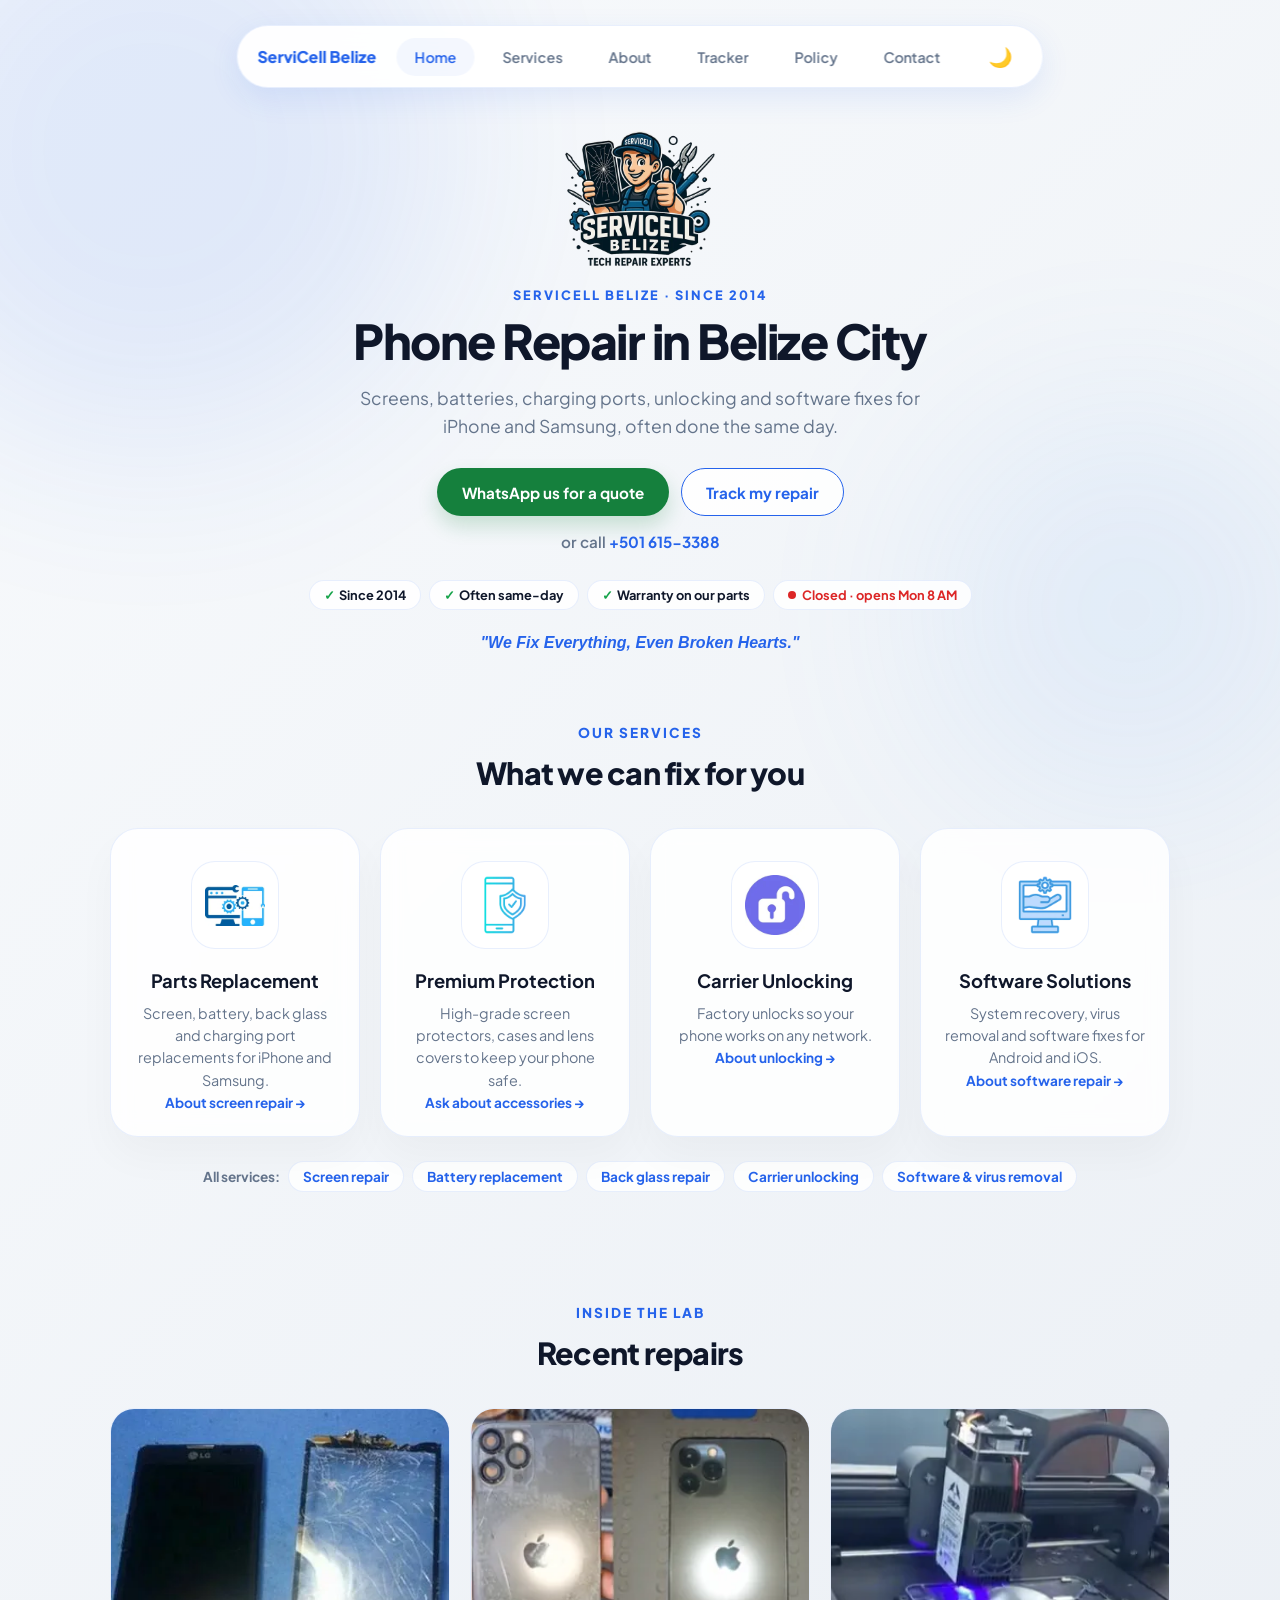
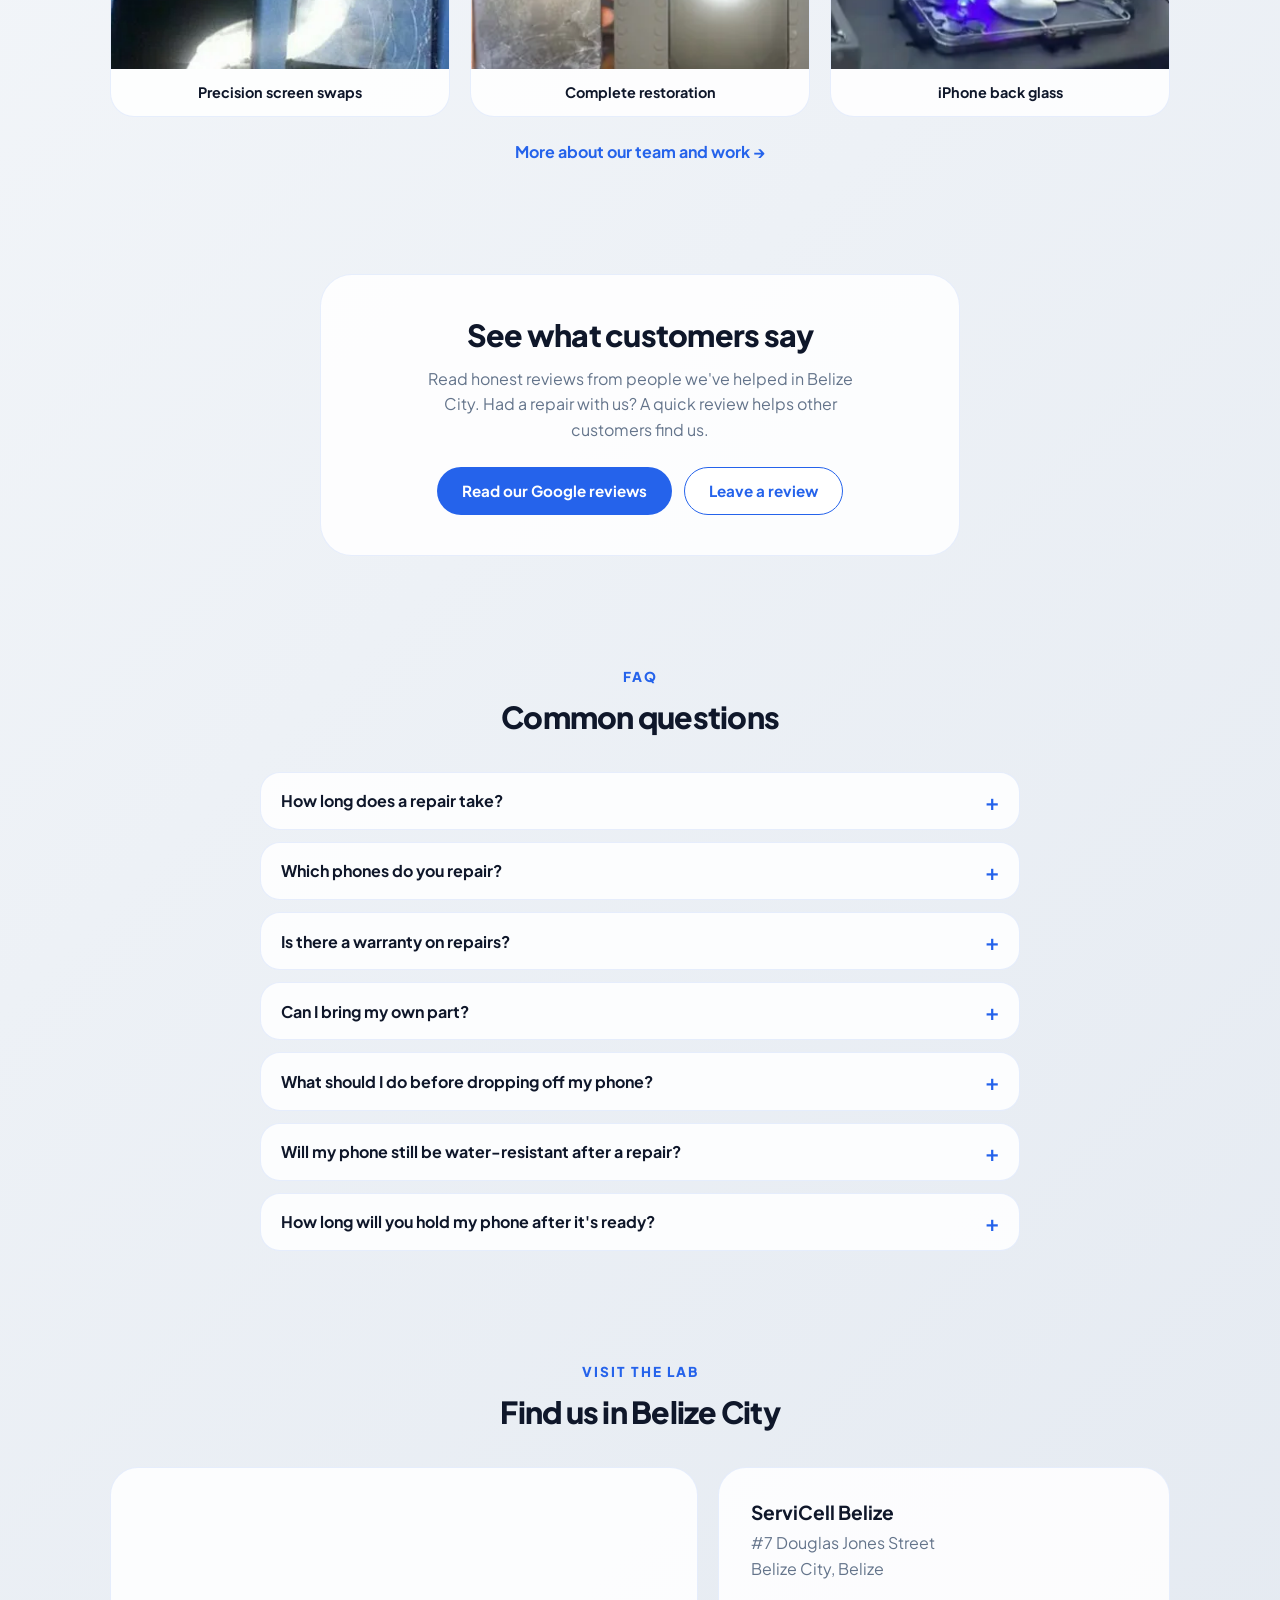
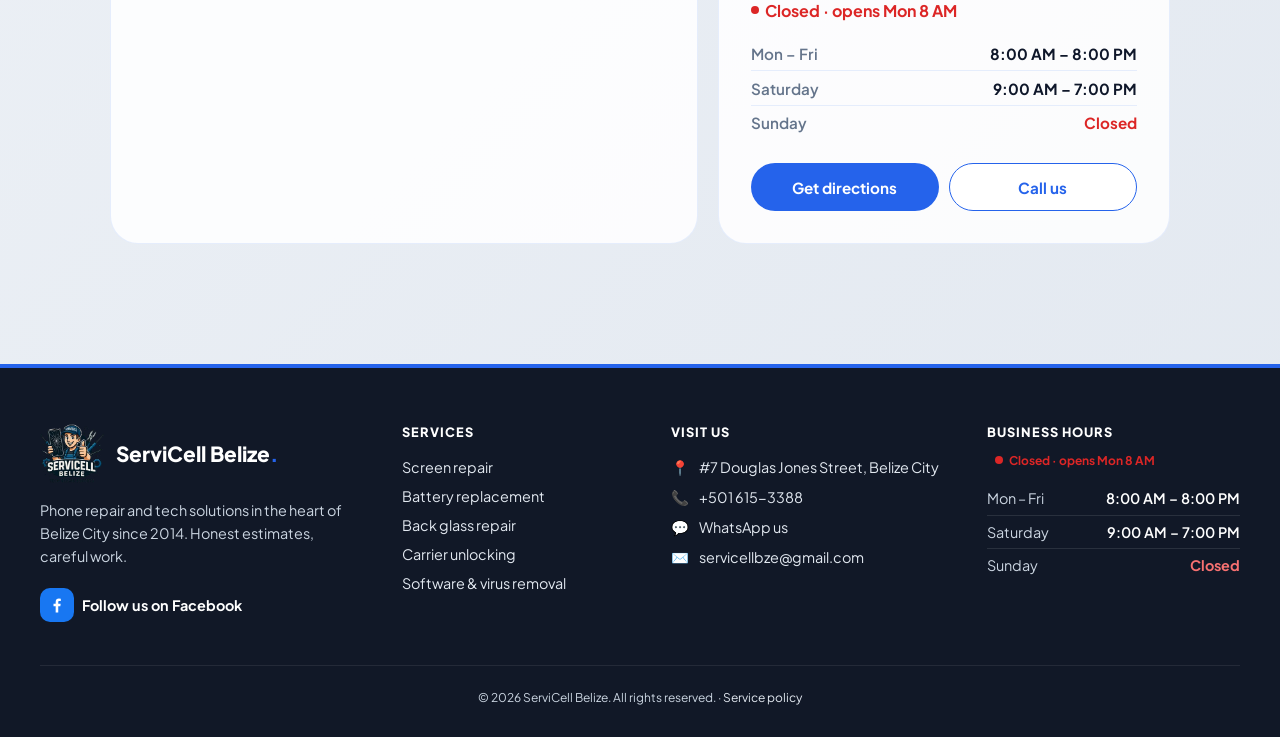
==== commit 8c1168c3: "Structure: shared nav/footer, five service pages, page-by-page fixes Shared structure - Nav and foot" ====
--- a/index.html
+++ b/index.html
@@ -375,6 +375,29 @@
             color: var(--primary);
         }
 
+        .service-links {
+            display: flex;
+            flex-wrap: wrap;
+            justify-content: center;
+            align-items: center;
+            gap: 8px;
+            margin-top: 1.5rem;
+            font-size: 0.85rem;
+            font-weight: 700;
+            color: var(--text-dim);
+        }
+
+        .service-links a {
+            padding: 6px 14px;
+            border-radius: 100px;
+            border: 1px solid var(--glass-border);
+            background: var(--card-bg);
+            color: var(--primary);
+            text-decoration: none;
+        }
+
+        .service-links a:hover { border-color: var(--primary); }
+
         /* ---------- Recent work ---------- */
         .work-grid {
             display: grid;
@@ -427,50 +450,6 @@
         .reviews-card p { color: var(--text-dim); max-width: 460px; margin: 0 auto 1.5rem; line-height: 1.6; }
         .reviews-card .cta-actions { display: flex; flex-wrap: wrap; gap: 12px; justify-content: center; }
 
-        /* ---------- FAQ ---------- */
-        .faq-list { max-width: 760px; margin: 0 auto; display: flex; flex-direction: column; gap: 0.75rem; }
-
-        .faq-list details {
-            background: var(--card-bg);
-            border: 1px solid var(--glass-border);
-            border-radius: 20px;
-            padding: 0 1.25rem;
-        }
-
-        .faq-list details[open] { border-color: var(--primary); }
-
-        .faq-list summary {
-            list-style: none;
-            cursor: pointer;
-            font-weight: 700;
-            padding: 1.1rem 2rem 1.1rem 0;
-            position: relative;
-        }
-
-        .faq-list summary::-webkit-details-marker { display: none; }
-
-        .faq-list summary::after {
-            content: "+";
-            position: absolute;
-            right: 0;
-            top: 50%;
-            transform: translateY(-50%);
-            font-size: 1.4rem;
-            font-weight: 600;
-            color: var(--primary);
-        }
-
-        .faq-list details[open] summary::after { content: "−"; }
-        .faq-list summary:focus-visible { outline: 2px solid var(--primary); outline-offset: 4px; border-radius: 8px; }
-
-        .faq-list details p {
-            color: var(--text-dim);
-            line-height: 1.65;
-            padding-bottom: 1.1rem;
-        }
-
-        .faq-list details a { color: var(--primary); font-weight: 700; }
-
         /* ---------- Visit us ---------- */
         .visit-grid {
             display: grid;
@@ -507,58 +486,6 @@
 
         .visit-actions { display: flex; flex-wrap: wrap; gap: 10px; }
         .visit-actions .btn { flex: 1 1 140px; }
-
-        /* Footer Optimization */
-        footer {
-            background: var(--footer-bg);
-            padding: 3rem 1.5rem;
-            color: var(--footer-text);
-            border-top: 4px solid var(--primary);
-            margin-top: 4rem;
-            transition: background 0.3s ease, color 0.3s ease;
-        }
-
-        footer h3, footer h4 {
-            color: var(--text-main) !important;
-        }
-
-        footer .hour-row span:last-child {
-            color: var(--text-main) !important;
-        }
-
-        .footer-grid {
-            max-width: 1200px;
-            margin: 0 auto;
-            display: grid;
-            grid-template-columns: repeat(auto-fit, minmax(280px, 1fr));
-            gap: 2.5rem;
-        }
-
-        .footer-bottom {
-            margin-top: 3rem;
-            padding-top: 1.5rem;
-            border-top: 1px solid rgba(255, 255, 255, 0.05);
-            font-size: 0.7rem;
-            text-align: center;
-        }
-
-        .contact-item {
-            margin-bottom: 0.8rem;
-            display: flex;
-            align-items: center;
-            gap: 10px;
-            font-size: 0.9rem;
-        }
-
-        .hour-row {
-            display: flex;
-            justify-content: space-between;
-            margin-bottom: 0.6rem;
-            border-bottom: 1px solid rgba(255, 255, 255, 0.1);
-            padding-bottom: 0.4rem;
-            font-size: 0.9rem;
-            color: #cbd5e1;
-        }
 
         @media (max-width: 900px) {
             .services-grid { grid-template-columns: repeat(2, 1fr); }
@@ -574,8 +501,6 @@
             .section-heading { font-size: 1.5rem; }
             section { padding: 2.5rem 1rem; }
 
-            .footer-grid { text-align: center; }
-            .contact-item, .brand-wrapper { justify-content: center; }
         }
 
         @media (max-width: 600px) {
@@ -607,16 +532,18 @@
         <div class="blob" style="width: 400px; height: 400px; bottom: 10%; right: -50px; background: #60a5fa;"></div>
     </div>
 
+    <!-- partial:nav -->
     <nav aria-label="Main">
         <div class="nav-wrapper">
             <a href="index.html" class="logo-text">ServiCell Belize</a>
 
             <div class="nav-links" id="navLinks">
-            <a href="index.html" class="nav-btn active" aria-current="page">Home</a>
-            <a href="about.html" class="nav-btn">About</a>
-            <a href="tracker.html" class="nav-btn">Tracker</a>
-            <a href="policy.html" class="nav-btn">Policy</a>
-            <a href="contact.html" class="nav-btn">Contact</a>
+                <a href="index.html" class="nav-btn active" aria-current="page">Home</a>
+                <a href="index.html#services" class="nav-btn" data-section="services">Services</a>
+                <a href="about.html" class="nav-btn">About</a>
+                <a href="tracker.html" class="nav-btn">Tracker</a>
+                <a href="policy.html" class="nav-btn">Policy</a>
+                <a href="contact.html" class="nav-btn">Contact</a>
             </div>
 
             <div class="nav-actions">
@@ -631,6 +558,7 @@
             </div>
         </div>
     </nav>
+    <!-- /partial:nav -->
 
     <header class="hero">
         <img src="img/logo.webp" alt="ServiCell Belize — Tech Repair Experts" class="hero-logo" width="150" height="137" fetchpriority="high">
@@ -659,39 +587,46 @@
         <p class="section-title">Our Services</p>
         <h2 class="section-heading" id="services-heading">What we can fix for you</h2>
         <div class="services-grid">
-            <a class="service-card" href="contact.html?service=Screen%20Replacement#my-form">
+            <a class="service-card" href="screen-repair.html">
                 <span class="icon-tile"><img src="img/device-repair.webp" alt="" class="card-image" width="80" height="55" loading="lazy"></span>
                 <div>
                     <h3>Parts Replacement</h3>
                     <p>Screen, battery, back glass and charging port replacements for iPhone and Samsung.</p>
-                    <span class="card-cta">Get a quote →</span>
+                    <span class="card-cta">About screen repair →</span>
                 </div>
             </a>
-            <a class="service-card" href="contact.html?service=Other#my-form">
+            <a class="service-card" href="contact.html?service=Accessories#my-form">
                 <span class="icon-tile"><img src="img/accessory.webp" alt="" class="card-image" width="80" height="80" loading="lazy"></span>
                 <div>
                     <h3>Premium Protection</h3>
                     <p>High-grade screen protectors, cases and lens covers to keep your phone safe.</p>
-                    <span class="card-cta">Get a quote →</span>
+                    <span class="card-cta">Ask about accessories →</span>
                 </div>
             </a>
-            <a class="service-card" href="contact.html?service=Carrier%20Unlock#my-form">
+            <a class="service-card" href="carrier-unlocking.html">
                 <span class="icon-tile"><img src="img/device-unlocking.webp" alt="" class="card-image" width="80" height="80" loading="lazy"></span>
                 <div>
                     <h3>Carrier Unlocking</h3>
                     <p>Factory unlocks so your phone works on any network.</p>
-                    <span class="card-cta">Get a quote →</span>
+                    <span class="card-cta">About unlocking →</span>
                 </div>
             </a>
-            <a class="service-card" href="contact.html?service=Software/Modding#my-form">
+            <a class="service-card" href="software-repair.html">
                 <span class="icon-tile"><img src="img/software-support.webp" alt="" class="card-image" width="80" height="80" loading="lazy"></span>
                 <div>
                     <h3>Software Solutions</h3>
                     <p>System recovery, virus removal and software fixes for Android and iOS.</p>
-                    <span class="card-cta">Get a quote →</span>
+                    <span class="card-cta">About software repair →</span>
                 </div>
             </a>
         </div>
+        <p class="service-links">All services:
+            <a href="screen-repair.html">Screen repair</a>
+            <a href="battery-replacement.html">Battery replacement</a>
+            <a href="back-glass-repair.html">Back glass repair</a>
+            <a href="carrier-unlocking.html">Carrier unlocking</a>
+            <a href="software-repair.html">Software &amp; virus removal</a>
+        </p>
     </section>
 
     <section id="work" aria-labelledby="work-heading">
@@ -787,122 +722,58 @@
     </section>
     </main>
 
-    <footer style="background: #111827; padding: 3rem 1.5rem; color: #cbd5e1; border-top: 4px solid var(--primary); transition: background 0.3s ease, color 0.3s ease;">
-        <style>
-            .footer-grid {
-                max-width: 1200px;
-                margin: 0 auto;
-                display: grid;
-                grid-template-columns: repeat(auto-fit, minmax(280px, 1fr));
-                gap: 2.5rem;
-            }
-
-            footer h3, footer h4 {
-                color: #ffffff !important;
-            }
-
-            footer p {
-                color: #cbd5e1 !important;
-            }
-
-            footer .hour-row span:last-child {
-                color: #ffffff !important;
-            }
-
-            footer .social-container > span {
-                color: #ffffff !important;
-            }
-
-            [data-theme="dark"] footer {
-                background: #020617;
-            }
-
-            @media (max-width: 600px) {
-                .footer-grid {
-                    grid-template-columns: 1fr;
-                    text-align: center;
-                }
-
-                .brand-wrapper,
-                .contact-item {
-                    justify-content: center !important;
-                }
-
-                .social-links {
-                    justify-content: center;
-                }
-            }
-        </style>
-
-        <div class="footer-grid">
+    <!-- partial:footer -->
+    <footer class="site-footer">
+        <div class="sf-grid">
+            <div class="sf-brand">
+                <a href="index.html" class="sf-logo">
+                    <img src="img/logo-200.webp" alt="" width="64" height="59" loading="lazy">
+                    <span>ServiCell Belize<span class="sf-dot">.</span></span>
+                </a>
+                <p>Phone repair and tech solutions in the heart of Belize City since 2014. Honest estimates, careful work.</p>
+                <a class="sf-social" href="https://www.facebook.com/ServiCell-Belize-100064104937587/" target="_blank" rel="noopener" aria-label="ServiCell Belize on Facebook">
+                    <svg viewBox="0 0 24 24" aria-hidden="true" fill="currentColor"><path d="M13.5 21v-7.5H16l.4-3h-2.9V8.6c0-.87.24-1.46 1.49-1.46h1.6V4.46A21 21 0 0 0 14.27 4.3c-2.3 0-3.87 1.4-3.87 3.98v2.22H7.8v3h2.6V21h3.1z"/></svg>
+                    Follow us on Facebook
+                </a>
+            </div>
+
             <div>
-                <div class="brand-wrapper" style="display: flex; align-items: center; gap: 12px; margin-bottom: 1rem;">
-                    <img src="img/logo-200.webp" alt="ServiCell Belize logo" width="100" height="92" loading="lazy" style="width: 100px; height: auto;">
-                    <h3 style="font-size: 1.4rem; font-weight: 800; margin: 0;">ServiCell Belize<span
-                            style="color: var(--primary);">.</span></h3>
-                </div>
-                <p style="line-height: 1.6; font-size: 0.9rem; margin-bottom: 1.5rem;">
-                    Expert mobile repairs and technology solutions in the heart of Belize City. Trusted quality,
-                    professional service.
-                </p>
-
-                <div class="social-container" style="display: flex; flex-direction: column; gap: 10px;">
-                    <span
-                        style="font-size: 0.8rem; font-weight: 700; text-transform: uppercase; letter-spacing: 1px;">Follow
-                        Us!</span>
-                    <div class="social-links" style="display: flex; gap: 15px;">
-                        <a href="https://www.facebook.com/ServiCell-Belize-100064104937587/" target="_blank" rel="noopener" aria-label="ServiCell Belize on Facebook"
-                            style="background: #1877f2; color: white; font-size: 25px; width: 38px; height: 38px; border-radius: 10px; display: flex; align-items: center; justify-content: center; text-decoration: none; font-weight: 900; transition: 0.3s;"
-                            onmouseover="this.style.transform='scale(1.1)'"
-                            onmouseout="this.style.transform='scale(1)'">f</a>
-                    </div>
-                </div>
+                <h2 class="sf-heading">Services</h2>
+                <ul class="sf-links">
+                    <li><a href="screen-repair.html">Screen repair</a></li>
+                    <li><a href="battery-replacement.html">Battery replacement</a></li>
+                    <li><a href="back-glass-repair.html">Back glass repair</a></li>
+                    <li><a href="carrier-unlocking.html">Carrier unlocking</a></li>
+                    <li><a href="software-repair.html">Software &amp; virus removal</a></li>
+                </ul>
             </div>
 
             <div>
-                <h4
-                    style="font-weight: 700; margin-bottom: 1.2rem; text-transform: uppercase; font-size: 0.8rem; letter-spacing: 1px;">
-                    Visit Us</h4>
-                <p class="contact-item"
-                    style="margin-bottom: 0.8rem; display: flex; align-items: center; gap: 10px; font-size: 0.9rem;">
-                    <span style="color: var(--primary);" aria-hidden="true">📍</span> #7 Douglas Jones Street, Belize City
-                </p>
-                <p class="contact-item"
-                    style="margin-bottom: 0.8rem; display: flex; align-items: center; gap: 10px; font-size: 0.9rem;">
-                    <span style="color: var(--primary);" aria-hidden="true">📞</span> <a href="tel:+5016153388" style="color: inherit; text-decoration: none;">+501 615-3388</a>
-                </p>
-                <p class="contact-item" style="display: flex; align-items: center; gap: 10px; font-size: 0.9rem;">
-                    <span style="color: var(--primary);" aria-hidden="true">✉️</span> <a href="mailto:servicellbze@gmail.com" style="color: inherit; text-decoration: none;">servicellbze@gmail.com</a>
-                </p>
+                <h2 class="sf-heading">Visit Us</h2>
+                <ul class="sf-contact">
+                    <li><span aria-hidden="true">📍</span><a href="https://www.google.com/maps/dir/?api=1&amp;destination=7+Douglas+Jones+Street,+Belize+City,+Belize" target="_blank" rel="noopener">#7 Douglas Jones Street, Belize City</a></li>
+                    <li><span aria-hidden="true">📞</span><a href="tel:+5016153388">+501 615-3388</a></li>
+                    <li><span aria-hidden="true">💬</span><a href="https://wa.me/5016153388">WhatsApp us</a></li>
+                    <li><span aria-hidden="true">✉️</span><a href="mailto:servicellbze@gmail.com">servicellbze@gmail.com</a></li>
+                </ul>
             </div>
 
             <div>
-                <h4
-                    style="font-weight: 700; margin-bottom: 1.2rem; text-transform: uppercase; font-size: 0.8rem; letter-spacing: 1px;">
-                    Business Hours</h4>
-                <p style="margin: -0.6rem 0 1rem;"><span data-open-status hidden></span></p>
-                <div class="hour-row"
-                    style="display: flex; justify-content: space-between; margin-bottom: 0.6rem; border-bottom: 1px solid rgba(255,255,255,0.1); padding-bottom: 0.4rem; font-size: 0.9rem; color: var(--footer-text);">
-                    <span>Mon – Fri</span>
-                    <span>8:00 AM – 8:00 PM</span>
-                </div>
-                <div class="hour-row"
-                    style="display: flex; justify-content: space-between; margin-bottom: 0.6rem; border-bottom: 1px solid rgba(255,255,255,0.1); padding-bottom: 0.4rem; font-size: 0.9rem; color: var(--footer-text);">
-                    <span>Saturday</span>
-                    <span>9:00 AM – 7:00 PM</span>
-                </div>
-                <div style="display: flex; justify-content: space-between; font-size: 0.9rem; color: var(--footer-text);">
-                    <span>Sunday</span>
-                    <span style="color: #ef4444; font-weight: 700;">Closed</span>
-                </div>
-            </div>
-        </div>
-
-        <div
-            style="margin-top: 3rem; padding-top: 1.5rem; border-top: 1px solid rgba(255,255,255,0.05); font-size: 0.7rem; text-align: center;">
-            <p>© 2026 ServiCell Belize. All rights reserved.</p>
+                <h2 class="sf-heading">Business Hours</h2>
+                <p class="sf-status"><span data-open-status hidden></span></p>
+                <dl class="sf-hours">
+                    <div><dt>Mon – Fri</dt><dd>8:00 AM – 8:00 PM</dd></div>
+                    <div><dt>Saturday</dt><dd>9:00 AM – 7:00 PM</dd></div>
+                    <div><dt>Sunday</dt><dd class="sf-closed">Closed</dd></div>
+                </dl>
+            </div>
+        </div>
+
+        <div class="sf-bottom">
+            <p>© 2026 ServiCell Belize. All rights reserved. · <a href="policy.html">Service policy</a></p>
         </div>
     </footer>
+    <!-- /partial:footer -->
 </body>
 
 </html>
--- a/css/nav.css
+++ b/css/nav.css
@@ -2,7 +2,7 @@
     NAVBAR BASE
     ========================= */
 
-nav {
+nav[aria-label="Main"] {
      position: fixed;
      top: 25px;
      left: 50%;
@@ -20,7 +20,7 @@
      transition: background 0.3s ease, border-color 0.3s ease, box-shadow 0.3s ease;
 }
 
-[data-theme="dark"] nav {
+[data-theme="dark"] nav[aria-label="Main"] {
      box-shadow: 0 10px 30px rgba(0, 0, 0, 0.5);
 }
 
@@ -154,7 +154,7 @@
     ========================= */
 
 @media (max-width: 768px) {
-     nav {
+     nav[aria-label="Main"] {
           width: 90%;
           padding: 12px 15px;
           top: 12px;
@@ -218,7 +218,7 @@
     ========================= */
 
 @media (max-width: 480px) {
-     nav {
+     nav[aria-label="Main"] {
           width: 92%;
           padding: 10px 12px;
           top: 10px;
--- a/css/dark-mode.css
+++ b/css/dark-mode.css
@@ -148,28 +148,6 @@
     color: white;
 }
 
-[data-theme="dark"] footer {
-    background: var(--footer-bg);
-    color: var(--footer-text);
-}
-
-[data-theme="dark"] footer h3,
-[data-theme="dark"] footer h4 {
-    color: var(--text-main) !important;
-}
-
-[data-theme="dark"] footer p {
-    color: var(--footer-text) !important;
-}
-
-[data-theme="dark"] footer .social-container > span {
-    color: var(--text-main) !important;
-}
-
-[data-theme="dark"] footer .hour-row span:last-child {
-    color: var(--text-main) !important;
-}
-
 [data-theme="dark"] .logo-item,
 [data-theme="dark"] .contact-method,
 [data-theme="dark"] .work-label {
@@ -204,7 +182,7 @@
 }
 
 /* Navigation Dark Mode */
-[data-theme="dark"] nav {
+[data-theme="dark"] nav[aria-label="Main"] {
     background: var(--nav-bg);
     border-color: var(--glass-border);
 }
--- a/css/site.css
+++ b/css/site.css
@@ -140,3 +140,156 @@
 
     .blob { animation: none !important; }
 }
+
+/* ============================================
+   SITE FOOTER (markup lives in partials/footer.html)
+   ============================================ */
+footer.site-footer {
+    background: #111827;
+    color: #cbd5e1;
+    border-top: 4px solid var(--primary);
+    margin-top: 4rem;
+    padding: 3.5rem 1.5rem 2rem;
+    font-size: 0.9rem;
+    text-align: left;
+}
+
+[data-theme="dark"] footer.site-footer { background: #020617; }
+
+footer.site-footer p,
+footer.site-footer li,
+footer.site-footer dt,
+footer.site-footer span { color: #cbd5e1; }
+
+footer.site-footer a { color: #e2e8f0; text-decoration: none; }
+footer.site-footer a:hover { color: #93c5fd; text-decoration: underline; }
+footer.site-footer a:focus-visible { outline: 2px solid #93c5fd; outline-offset: 2px; border-radius: 4px; }
+
+.sf-grid {
+    max-width: 1200px;
+    margin: 0 auto;
+    display: grid;
+    grid-template-columns: 1.4fr 1fr 1.2fr 1.1fr;
+    gap: 2.5rem;
+}
+
+footer.site-footer .sf-logo {
+    display: inline-flex;
+    align-items: center;
+    gap: 12px;
+    font-size: 1.3rem;
+    font-weight: 800;
+    color: #fff;
+    margin-bottom: 1rem;
+}
+
+footer.site-footer .sf-logo span { color: #fff; }
+footer.site-footer .sf-logo .sf-dot { color: var(--primary); }
+.sf-logo img { width: 64px; height: auto; }
+.sf-brand p { line-height: 1.6; margin-bottom: 1.25rem; max-width: 340px; }
+
+footer.site-footer .sf-social {
+    display: inline-flex;
+    align-items: center;
+    gap: 8px;
+    font-weight: 700;
+    color: #fff;
+}
+
+.sf-social svg {
+    width: 34px;
+    height: 34px;
+    padding: 7px;
+    border-radius: 10px;
+    background: #1877f2;
+    color: #fff;
+}
+
+footer.site-footer .sf-heading {
+    color: #fff;
+    font-size: 0.8rem;
+    font-weight: 800;
+    text-transform: uppercase;
+    letter-spacing: 1px;
+    margin-bottom: 1.1rem;
+}
+
+.sf-links, .sf-contact { list-style: none; display: flex; flex-direction: column; gap: 0.7rem; }
+.sf-contact li { display: flex; gap: 10px; align-items: baseline; }
+
+.sf-status { margin: -0.4rem 0 0.9rem; font-size: 0.8rem; }
+
+.sf-hours div {
+    display: flex;
+    justify-content: space-between;
+    gap: 1rem;
+    padding: 0.45rem 0;
+    border-bottom: 1px solid rgba(255, 255, 255, 0.1);
+}
+
+.sf-hours div:last-child { border-bottom: 0; }
+footer.site-footer .sf-hours dd { color: #fff; font-weight: 600; margin: 0; }
+footer.site-footer .sf-hours .sf-closed { color: #f87171; font-weight: 700; }
+
+.sf-bottom {
+    max-width: 1200px;
+    margin: 2.5rem auto 0;
+    padding-top: 1.5rem;
+    border-top: 1px solid rgba(255, 255, 255, 0.08);
+    text-align: center;
+    font-size: 0.75rem;
+}
+
+@media (max-width: 1000px) {
+    .sf-grid { grid-template-columns: 1fr 1fr; }
+}
+
+@media (max-width: 600px) {
+    .sf-grid { grid-template-columns: 1fr; gap: 2rem; }
+    footer.site-footer { padding: 2.5rem 1.25rem 1.5rem; }
+}
+
+@media print {
+    footer.site-footer, .sticky-wa, nav { display: none !important; }
+}
+
+/* ============================================
+   FAQ ACCORDION (homepage + service pages)
+   ============================================ */
+.faq-list { max-width: 760px; margin: 0 auto; display: flex; flex-direction: column; gap: 0.75rem; }
+
+.faq-list details {
+    background: var(--card-bg);
+    border: 1px solid var(--glass-border);
+    border-radius: 20px;
+    padding: 0 1.25rem;
+}
+
+.faq-list details[open] { border-color: var(--primary); }
+
+.faq-list summary {
+    list-style: none;
+    cursor: pointer;
+    font-weight: 700;
+    padding: 1.1rem 2rem 1.1rem 0;
+    position: relative;
+    color: var(--text-main);
+}
+
+.faq-list summary::-webkit-details-marker { display: none; }
+
+.faq-list summary::after {
+    content: "+";
+    position: absolute;
+    right: 0;
+    top: 50%;
+    transform: translateY(-50%);
+    font-size: 1.4rem;
+    font-weight: 600;
+    color: var(--primary);
+}
+
+.faq-list details[open] summary::after { content: "−"; }
+.faq-list summary:focus-visible { outline: 2px solid var(--primary); outline-offset: 4px; border-radius: 8px; }
+.faq-list details p { color: var(--text-dim); line-height: 1.65; padding-bottom: 1.1rem; }
+.faq-list details a { color: var(--primary); font-weight: 700; }
